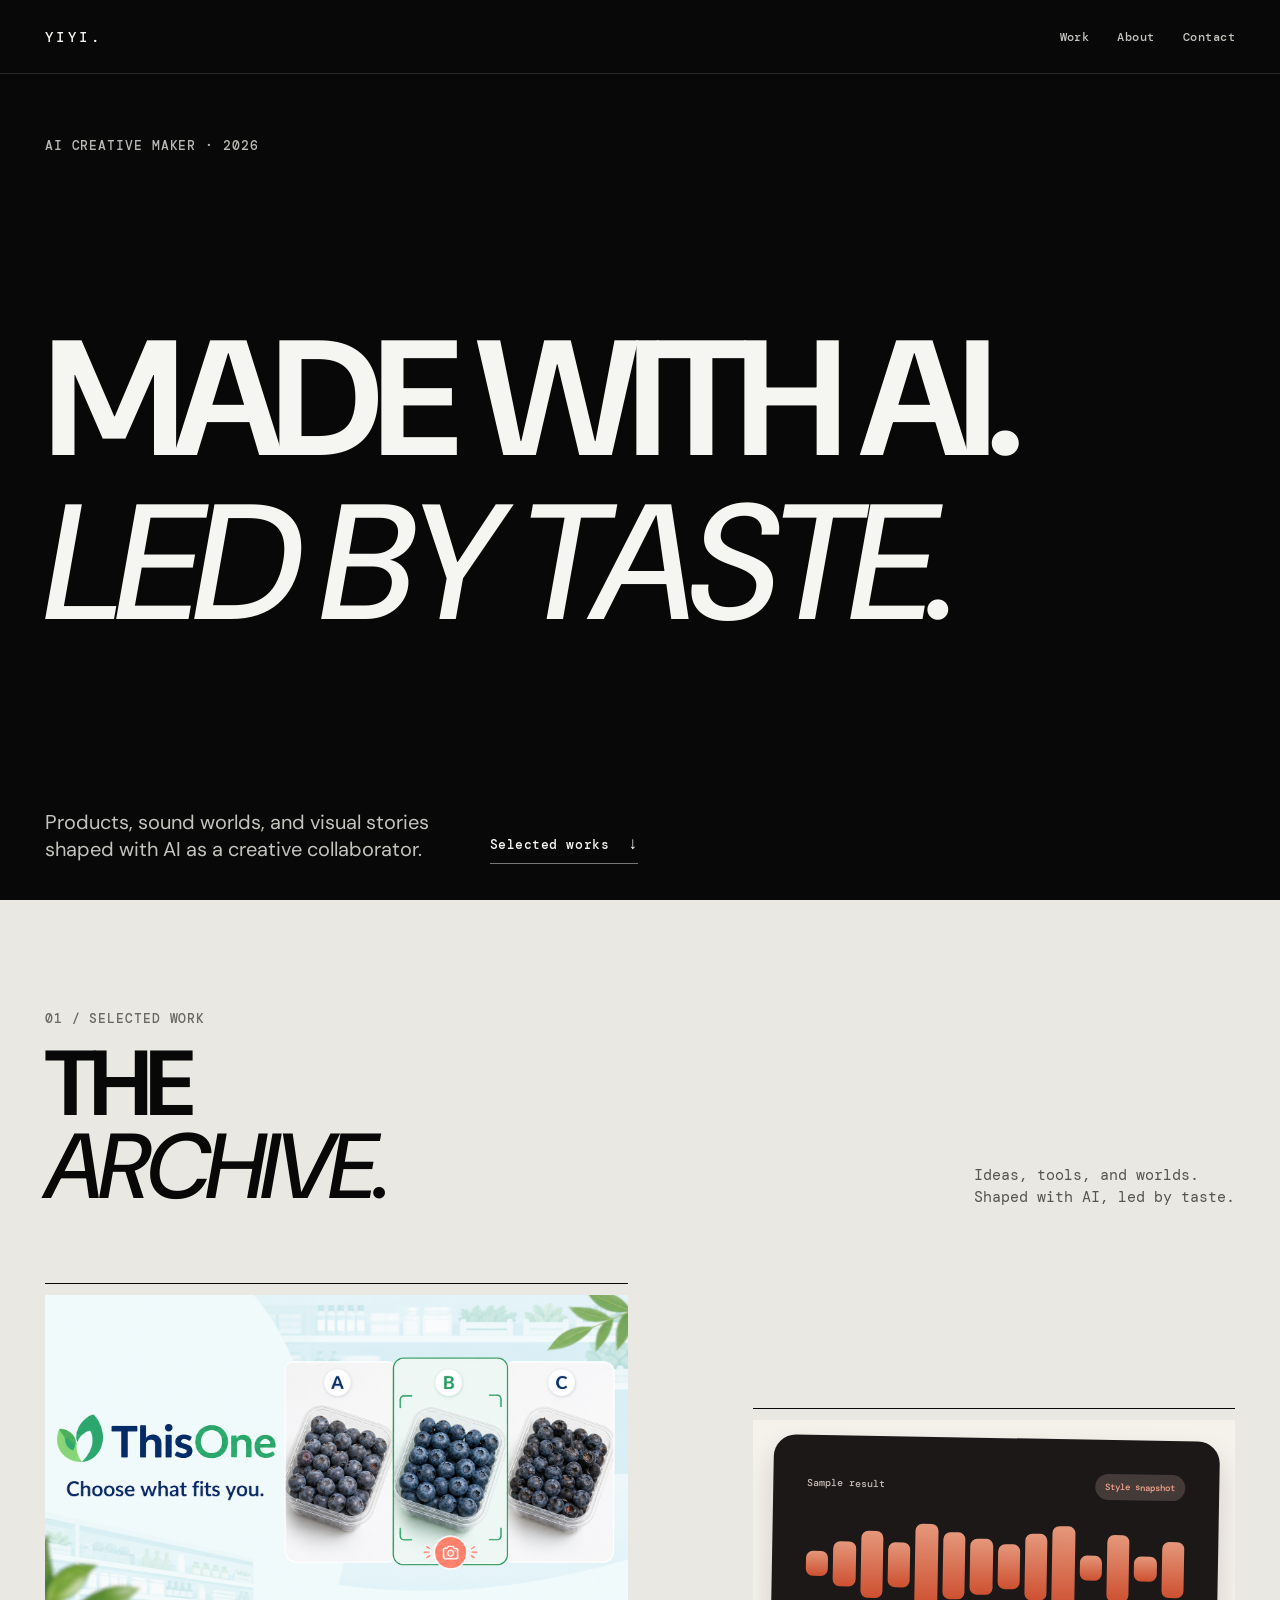
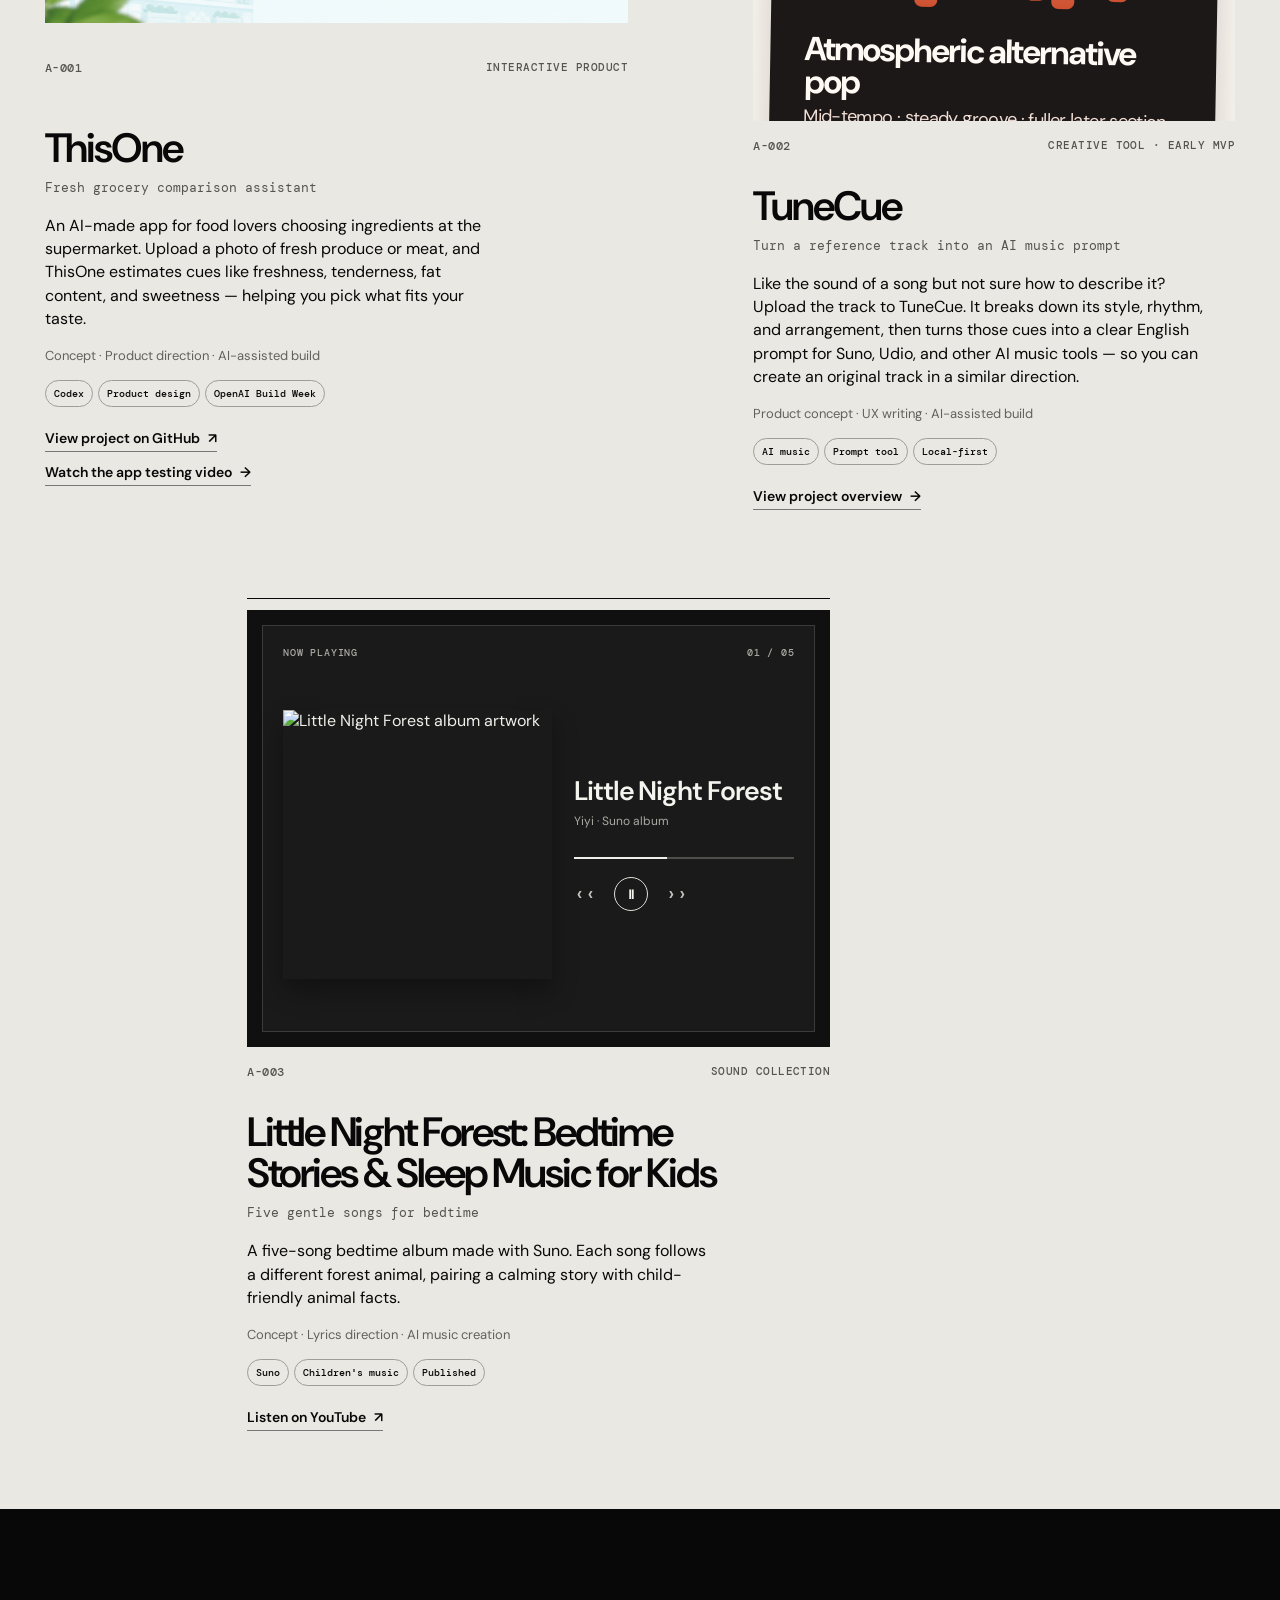
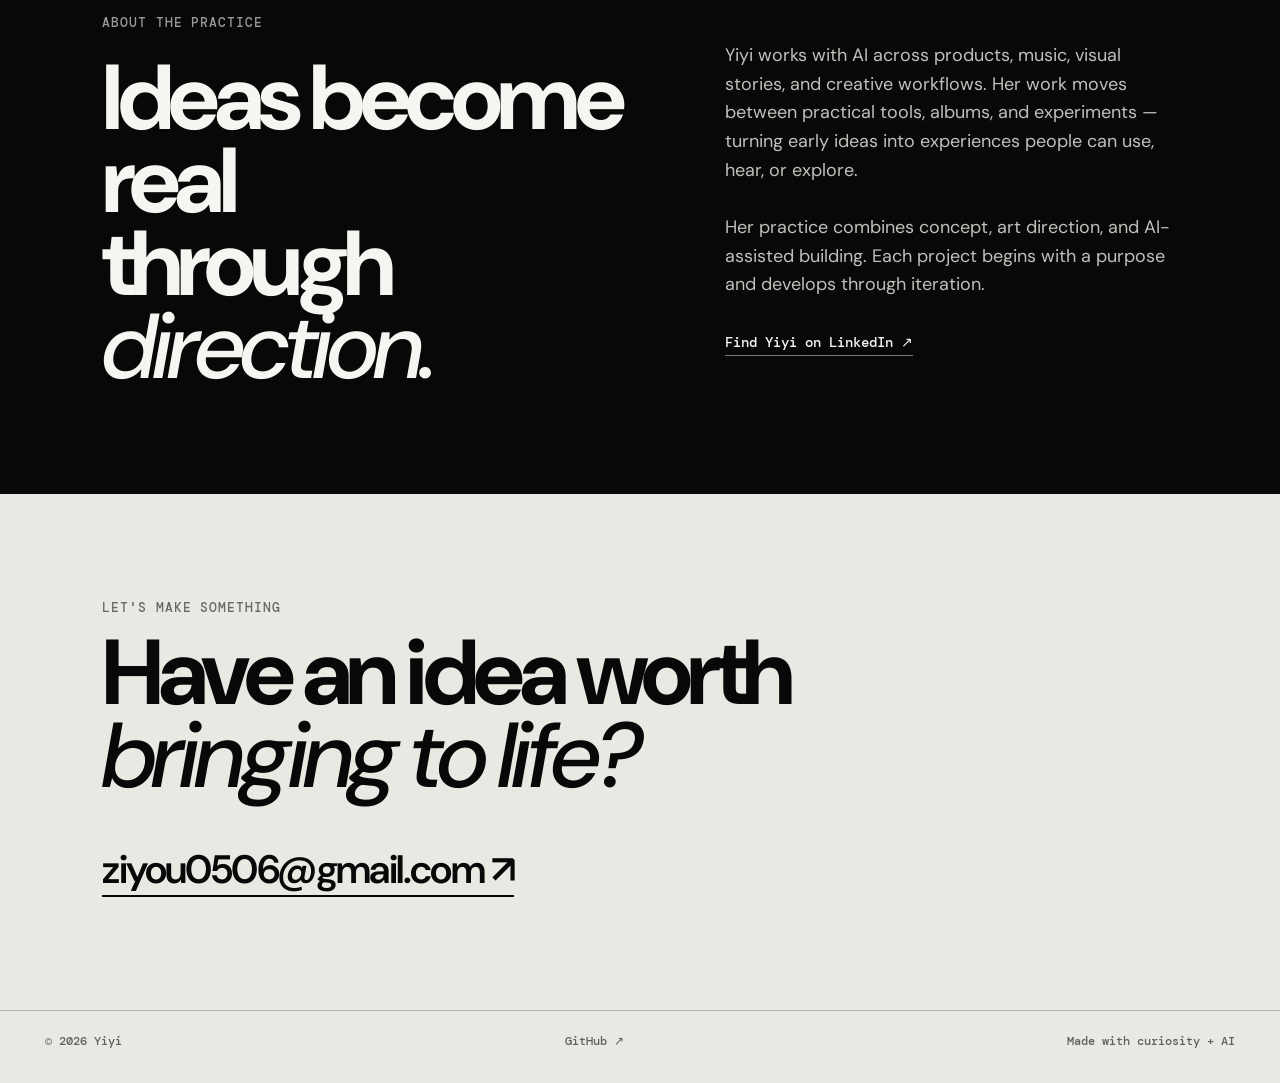
==== index.html @ a36c7a9e "Refresh archive tagline Use a broader tagline for future AI projects and refresh asset cache version" ====
<!doctype html>
<html lang="en">
  <head>
    <meta charset="UTF-8" />
    <meta name="viewport" content="width=device-width, initial-scale=1.0" />
    <meta name="description" content="Yiyi's archive of AI-made work in products, music, and visual stories." />
    <title>Yiyi — AI Creative Maker</title>
    <link rel="preconnect" href="https://fonts.googleapis.com" />
    <link rel="preconnect" href="https://fonts.gstatic.com" crossorigin />
    <link href="https://fonts.googleapis.com/css2?family=DM+Mono:wght@400;500&family=DM+Sans:ital,wght@0,400;0,500;0,600;0,700;1,500&display=swap" rel="stylesheet" />
    <link rel="stylesheet" href="styles.css?v=20260818b" />
  </head>
  <body>
    <main>
      <section class="hero" id="top">
        <header class="site-header">
          <a class="wordmark" href="#top" aria-label="Yiyi home">YIYI<span>.</span></a>
          <nav aria-label="Main navigation">
            <a href="#work">Work</a>
            <a href="#about">About</a>
            <a href="#contact">Contact</a>
          </nav>
        </header>
        <div class="hero-content">
          <p class="hero-kicker">AI CREATIVE MAKER · 2026</p>
          <h1>MADE WITH AI.<br /><em>LED BY TASTE.</em></h1>
          <div class="hero-detail">
            <p>Products, sound worlds, and visual stories shaped with AI as a creative collaborator.</p>
            <a href="#work">Selected works <span>↓</span></a>
          </div>
        </div>
      </section>

      <section class="archive" id="work">
        <div class="archive-heading">
          <div>
            <p class="kicker">01 / SELECTED WORK</p>
            <h2>THE<br /><em>ARCHIVE.</em></h2>
          </div>
          <p class="archive-note">Ideas, tools, and worlds.<br />Shaped with AI, led by taste.</p>
        </div>
        <div id="projects" class="project-list" aria-live="polite"></div>
      </section>

      <section class="about" id="about">
        <p class="kicker">ABOUT THE PRACTICE</p>
        <div class="about-layout">
        <h2>Ideas become real<br />through <em>direction.</em></h2>
          <div>
            <p>Yiyi works with AI across products, music, visual stories, and creative workflows. Her work moves between practical tools, albums, and experiments — turning early ideas into experiences people can use, hear, or explore.</p>
            <p>Her practice combines concept, art direction, and AI-assisted building. Each project begins with a purpose and develops through iteration.</p>
            <a class="inline-link" href="https://www.linkedin.com/in/yiyi-xu-80887b73/" target="_blank" rel="noreferrer">Find Yiyi on LinkedIn <span>↗</span></a>
          </div>
        </div>
      </section>

      <section class="contact" id="contact">
        <p class="kicker">LET'S MAKE SOMETHING</p>
        <h2>Have an idea worth<br /><em>bringing to life?</em></h2>
        <a class="email" href="mailto:ziyou0506@gmail.com">ziyou0506@gmail.com <span>↗</span></a>
      </section>
    </main>
    <footer>
      <p>© <span id="year"></span> Yiyi</p>
      <a href="https://github.com/jazzending" target="_blank" rel="noreferrer">GitHub ↗</a>
      <p>Made with curiosity + AI</p>
    </footer>
    <script src="projects.js?v=20260818b"></script>
    <script src="app.js?v=20260818b"></script>
  </body>
</html>
---- styles.css ----
:root { --black:#080808; --paper:#e9e8e2; --white:#f5f5f1; --line:#b8b7b1; --muted:#686864; }
* { box-sizing:border-box; }
html { scroll-behavior:smooth; }
body { margin:0; color:var(--black); background:var(--paper); font-family:"DM Sans",sans-serif; }
a { color:inherit; }

.hero { min-height:100svh; position:relative; overflow:hidden; color:var(--white); background:var(--black); }
.site-header { height:74px; display:flex; align-items:center; justify-content:space-between; padding:0 3.5vw; border-bottom:1px solid #292929; }
.wordmark { color:var(--white); font:500 14px "DM Mono",monospace; letter-spacing:.24em; text-decoration:none; }
.wordmark span { margin-left:1px; }
nav { display:flex; gap:28px; }
nav a { color:#c4c4bf; font:500 12px "DM Mono",monospace; letter-spacing:.04em; text-decoration:none; }
nav a:hover { color:var(--white); }
.hero-content { min-height:calc(100svh - 74px); display:flex; flex-direction:column; justify-content:space-between; padding:7vh 3.5vw 4vh; }
.hero-kicker,.kicker { margin:0; font:500 13px "DM Mono",monospace; letter-spacing:.07em; }
.hero-kicker { color:#b8b8b4; }
h1,h2,h3,p { margin-top:0; }
h1 { margin:0; color:var(--white); font-size:clamp(74px,12.8vw,205px); font-weight:700; letter-spacing:-.06em; line-height:.9; text-wrap:balance; }
h1 em { display:inline-block; margin-top:.1em; font-family:"DM Sans",sans-serif; font-style:italic; font-weight:500; letter-spacing:-.045em; }
.hero-detail { display:grid; grid-template-columns:minmax(280px,390px) 1fr; align-items:end; gap:55px; max-width:980px; }
.hero-detail p { margin:0; color:#c4c4bf; font-size:20px; line-height:1.38; }
.hero-detail a { width:max-content; color:var(--white); border-bottom:1px solid #777; padding-bottom:9px; font:500 13px "DM Mono",monospace; letter-spacing:.04em; text-decoration:none; }
.hero-detail a:hover { border-color:var(--white); }
.hero-detail a span { margin-left:10px; font-size:17px; }

.archive { max-width:1640px; margin:auto; padding:110px 3.5vw 82px; }
.archive-heading { display:flex; align-items:end; justify-content:space-between; gap:40px; margin-bottom:74px; }
.archive-heading .kicker,.about .kicker,.contact .kicker { color:var(--muted); }
.archive h2,.about h2,.contact h2 { margin:16px 0 0; font-size:clamp(52px,7.2vw,112px); font-weight:700; letter-spacing:-.06em; line-height:.9; text-wrap:balance; }
h2 em { font-style:italic; font-weight:500; letter-spacing:-.045em; }
.archive-note { max-width:290px; margin:0; color:#555550; font:400 15px/1.5 "DM Mono",monospace; }
.project-list { display:grid; grid-template-columns:repeat(12,minmax(0,1fr)); column-gap:24px; row-gap:92px; }
.project { grid-column:span 6; display:grid; grid-template-columns:1fr auto; gap:17px; align-items:start; border-top:1px solid var(--black); padding-top:11px; }
.project:nth-child(2) { grid-column:8 / span 5; margin-top:125px; }
.project:nth-child(3) { grid-column:3 / span 6; }
.project:nth-child(4) { grid-column:8 / span 5; margin-top:50px; }
.project-index { display:contents; color:#555550; font:500 12px "DM Mono",monospace; letter-spacing:.04em; }
.project-index span:first-child { grid-column:1; grid-row:2; }
.project-index span:last-child { grid-column:2; grid-row:2; text-align:right; font-size:11px; }
.project-image { grid-column:1 / -1; grid-row:1; min-height:0; aspect-ratio:4 / 3; overflow:hidden; background:#d7d6d0; }
.project-image img { display:block; width:100%; height:100%; object-fit:cover; transition:transform .55s ease; }
.project:hover .project-image > img { transform:scale(1.025); }
.thisone-preview { aspect-ratio:16 / 9; background:#f1f7f7; }
.thisone-preview img,.project:hover .thisone-preview img { object-fit:contain; transform:none; }
.tunecue-preview { aspect-ratio:16 / 10; background:#f5f1eb; }
.tunecue-mini { display:flex; flex-direction:column; width:100%; height:100%; padding:18px; color:#1d1918; background:#f5f1eb; }
.tunecue-sample-card { display:flex; flex:1; flex-direction:column; justify-content:center; padding:clamp(18px,3vw,34px); border-radius:22px; color:#fff9f3; background:#1c1818; box-shadow:0 14px 28px rgba(36,25,20,.16); transform:rotate(1deg); }
.tunecue-sample-top { display:flex; align-items:center; justify-content:space-between; color:#c8bab3; font:500 10px "DM Mono",monospace; }.tunecue-sample-top b { border-radius:99px; padding:7px 10px; color:#f4a68e; background:#443b39; font:500 9px "DM Mono",monospace; }
.tunecue-sample-wave { display:flex; align-items:center; gap:5px; height:clamp(54px,7vw,86px); margin:clamp(16px,2vw,26px) 0; }.tunecue-sample-wave i { flex:1; height:30%; border-radius:7px; background:linear-gradient(#e5977b,#cd5030); }.tunecue-sample-wave i:nth-child(2n) { height:52%; }.tunecue-sample-wave i:nth-child(3n) { height:77%; }.tunecue-sample-wave i:nth-child(5n) { height:96%; }.tunecue-sample-wave i:nth-child(7n) { height:65%; }
.tunecue-sample-copy { margin-top:0; }.tunecue-sample-copy strong { display:block; font-size:clamp(21px,2.6vw,35px); line-height:1; letter-spacing:-.06em; }.tunecue-sample-copy p { margin:7px 0 13px; color:#f1ded4; font-size:clamp(12px,1.55vw,18px); line-height:1.15; letter-spacing:-.035em; }.tunecue-sample-copy small { color:#ceb9af; font-size:10px; }
.project-copy { grid-column:1 / -1; grid-row:3; padding-top:15px; }
.project h3 { max-width:620px; margin:0 0 10px; font-size:clamp(28px,3.2vw,52px); font-weight:600; letter-spacing:-.05em; line-height:1; text-wrap:balance; }
.project-subtitle { margin-bottom:18px; color:#555550; font:400 13px "DM Mono",monospace; }
.project-description { max-width:460px; margin:0 0 17px; font-size:16px; line-height:1.45; }
.project-role { margin:0; color:#62625d; font-size:13px; }
.tags { display:flex; flex-wrap:wrap; gap:5px; margin:16px 0 20px; }
.tags span { border:1px solid #9e9d97; border-radius:100px; padding:6px 8px; font:500 10px "DM Mono",monospace; }
.project-link { border-bottom:1px solid #777; padding-bottom:4px; font-size:14px; font-weight:600; text-decoration:none; }
.project-link:hover { border-color:var(--black); }
.project-link span { margin-left:5px; }
.project-testing-link { display:table; width:max-content; margin-top:15px; }
.is-muted { color:#777; cursor:default; }
.album-cover { background:#101010; padding:15px; }
.music-player { display:flex; flex-direction:column; width:100%; height:100%; min-height:0; padding:20px; color:#efefea; background:#1a1a1a; border:1px solid #3b3b3b; }
.player-top { display:flex; justify-content:space-between; color:#aaa9a4; font:500 10px "DM Mono",monospace; letter-spacing:.08em; }
.player-main { display:grid; grid-template-columns:minmax(0,1fr) minmax(135px,.82fr); gap:22px; align-items:center; flex:1; min-height:0; padding-top:18px; }
.album-art { width:100%; aspect-ratio:1; overflow:hidden; box-shadow:0 12px 24px rgba(0,0,0,.32); }
.album-art img { display:block; width:100%; height:100%; min-height:0; object-fit:cover; transform:none; }
.player-details { min-width:0; }
.player-title { margin:0 0 8px; color:#f4f4ef; font-size:clamp(18px,2.1vw,28px); font-weight:600; letter-spacing:-.04em; line-height:1.05; }
.player-artist { margin:0; color:#aaa9a4; font-size:12px; }
.player-progress { height:2px; margin:28px 0 18px; background:#4e4e4b; }
.player-progress span { display:block; width:42%; height:100%; background:#efefea; }
.player-controls { display:flex; align-items:center; gap:18px; color:#c5c5c0; font:500 18px "DM Mono",monospace; }
.player-controls b { display:grid; width:34px; height:34px; place-items:center; border:1px solid #deded8; border-radius:50%; color:#f4f4ef; font-size:13px; }
.coming-soon { position:relative; display:flex; align-items:center; justify-content:center; width:100%; height:100%; background:repeating-linear-gradient(135deg,#deddd7 0 1px,#ecebe5 1px 14px); overflow:hidden; }
.coming-soon span { position:relative; z-index:1; font:500 clamp(30px,5vw,60px)/.78 "DM Mono",monospace; letter-spacing:-.08em; }
.coming-soon i { position:absolute; width:80%; height:1px; background:#1a1a1a; transform:rotate(-35deg); }

.about { padding:105px 8vw; color:var(--white); background:var(--black); }
.about .kicker { color:#9a9a96; }
.about-layout { display:grid; grid-template-columns:1.1fr .9fr; gap:70px; margin-top:10px; }
.about h2 { max-width:720px; }
.about-layout > div { max-width:500px; color:#c0c0bb; font-size:18px; line-height:1.6; }
.about-layout > div p { margin-bottom:28px; }
.inline-link { color:var(--white); border-bottom:1px solid #777; padding-bottom:4px; font:500 14px "DM Mono",monospace; text-decoration:none; }
.inline-link:hover { border-color:var(--white); }
.contact { padding:105px 8vw 115px; }
.contact h2 { max-width:920px; margin-bottom:46px; }
.email { border-bottom:2px solid var(--black); font-size:clamp(22px,3.1vw,46px); font-weight:600; letter-spacing:-.04em; text-decoration:none; }
footer { display:flex; justify-content:space-between; max-width:1640px; margin:auto; padding:22px 3.5vw; border-top:1px solid var(--line); color:#60605b; font:500 12px "DM Mono",monospace; }
footer a { text-decoration:none; }
footer a:hover { color:var(--black); }

.testing-page { min-height:100svh; color:var(--white); background:var(--black); }
.testing-header { display:flex; align-items:center; justify-content:space-between; padding:25px 3.5vw; border-bottom:1px solid #292929; }
.testing-header a { color:var(--white); font:500 13px "DM Mono",monospace; letter-spacing:.04em; text-decoration:none; }
.testing-header a:hover { color:#c4c4bf; }
.testing-main { max-width:1320px; margin:0 auto; padding:8vh 3.5vw 12vh; }
.testing-kicker { margin:0 0 20px; color:#b8b8b4; font:500 13px "DM Mono",monospace; letter-spacing:.07em; }
.testing-main h1 { max-width:930px; font-size:clamp(54px,8.6vw,130px); }
.testing-intro { max-width:580px; margin:34px 0 55px; color:#c4c4bf; font-size:20px; line-height:1.45; }
.testing-video { display:block; width:min(100%,760px); max-height:62svh; border:1px solid #3e3e3b; background:#151515; }
.testing-note { margin:16px 0 0; color:#989894; font:400 12px "DM Mono",monospace; }

.detail-page { min-height:100svh; color:var(--white); background:var(--black); }
.detail-header { display:flex; align-items:center; justify-content:space-between; height:74px; padding:0 3.5vw; border-bottom:1px solid #292929; }
.back-link { color:#c4c4bf; font:500 12px "DM Mono",monospace; text-decoration:none; }
.back-link:hover { color:var(--white); }
.detail-hero { max-width:1640px; min-height:70svh; margin:auto; padding:9vh 8vw 10vh; display:flex; flex-direction:column; justify-content:space-between; }
.detail-kicker,.detail-label { margin:0; color:#aaa9a4; font:500 12px "DM Mono",monospace; letter-spacing:.06em; }
.detail-hero h1 { max-width:1120px; font-size:clamp(64px,10.5vw,168px); }
.detail-lede { max-width:540px; margin:44px 0 0; color:#c8c8c3; font-size:clamp(19px,2.1vw,29px); line-height:1.32; }
.detail-actions { display:flex; align-items:center; flex-wrap:wrap; gap:18px; margin-top:38px; }
.primary-link { display:inline-flex; align-items:center; gap:12px; border-radius:999px; padding:13px 18px; color:var(--black); background:#f2a083; font:600 14px "DM Mono",monospace; text-decoration:none; }
.primary-link:hover { background:#f7b39b; }
.primary-link span { font-size:17px; }
.detail-actions > span { color:#aaa9a4; font:500 11px "DM Mono",monospace; }
.detail-grid-section { display:grid; grid-template-columns:1.05fr .95fr; gap:70px; padding:105px 8vw; color:var(--black); background:var(--paper); }
.detail-grid-section h2,.tunecue-walkthrough h2 { margin:14px 0 0; font-size:clamp(44px,6vw,90px); font-weight:700; letter-spacing:-.06em; line-height:.92; }
.detail-body { max-width:540px; padding-top:54px; font-size:20px; line-height:1.52; }
.detail-body p { margin-bottom:23px; }
.detail-tags { display:flex; flex-wrap:wrap; gap:7px; margin-top:30px; }
.detail-tags span { border:1px solid #95948e; border-radius:100px; padding:7px 10px; font:500 11px "DM Mono",monospace; }
.tunecue-showcase,.tunecue-prompt-showcase { padding:85px 8vw 105px; color:var(--black); background:var(--paper); }
.showcase-label { display:flex; justify-content:space-between; gap:20px; margin-bottom:15px; color:#5c5b56; font:500 11px "DM Mono",monospace; letter-spacing:.05em; }
.tunecue-product-window { overflow:hidden; border:1px solid #cbc9c2; background:#f5f1eb; box-shadow:0 18px 45px rgba(20,20,18,.09); }
.tunecue-window-bar { display:flex; align-items:center; justify-content:space-between; padding:15px 19px; border-bottom:1px solid #ded6cf; font:500 11px "DM Mono",monospace; }.tunecue-window-bar strong { color:#1e1b1a; font:700 18px "DM Sans",sans-serif; letter-spacing:-.06em; }.tunecue-window-bar span { color:#8b827c; }.tunecue-window-bar i { color:#df6c4c; font-style:normal; letter-spacing:4px; }
.tunecue-window-hero { display:grid; grid-template-columns:1fr .74fr; gap:40px; align-items:center; padding:48px 8%; background:#f5f1eb; }.tunecue-window-hero p,.tunecue-upload-card > p,.tunecue-result-card > p { margin:0 0 13px; color:#a0523d; font:500 10px "DM Mono",monospace; letter-spacing:.06em; }.tunecue-window-hero h3 { margin:0; font-size:clamp(34px,4.2vw,66px); letter-spacing:-.075em; line-height:.9; }.tunecue-window-hero h3::first-line { color:#df643f; }.tunecue-wave { display:flex; align-items:center; gap:6px; height:112px; padding:22px; border-radius:16px; background:#262121; }.tunecue-wave i { flex:1; height:28%; border-radius:5px; background:linear-gradient(#f4a184,#df643f); }.tunecue-wave i:nth-child(2n) { height:58%; }.tunecue-wave i:nth-child(3n) { height:82%; }.tunecue-wave i:nth-child(5n) { height:96%; }
.tunecue-app-grid { display:grid; grid-template-columns:1fr 1fr; gap:18px; padding:0 8% 7%; }.tunecue-upload-card,.tunecue-result-card { padding:24px; border-radius:14px; }.tunecue-upload-card { border:1px solid #ded6cf; background:#fffdfa; }.tunecue-drop { display:grid; place-items:center; min-height:170px; border:1px dashed #cdbdb2; border-radius:10px; text-align:center; }.tunecue-drop b { display:grid; place-items:center; width:35px; height:35px; border-radius:50%; color:#a0523d; background:#f6d8cc; font-size:22px; }.tunecue-drop strong { margin:11px 0 5px; font-size:15px; }.tunecue-drop span { color:#7d746e; font-size:10px; }.tunecue-upload-card button { width:100%; margin-top:14px; border:0; border-radius:8px; padding:12px 14px; color:#fff; background:#df643f; font-weight:700; text-align:left; }.tunecue-upload-card button span { float:right; font-size:17px; }.tunecue-result-card { color:#fff9f4; background:#262121; }.tunecue-result-card h3 { margin:25px 0 12px; color:#f2a083; font-size:clamp(25px,3vw,41px); line-height:.98; letter-spacing:-.065em; }.tunecue-result-card > span { color:#d8ccc5; font-size:13px; line-height:1.45; }.tunecue-result-card > div { display:flex; gap:6px; margin-top:20px; }.tunecue-result-card b { border:1px solid #5a504c; border-radius:99px; padding:6px 8px; color:#ddcfc7; font:500 9px "DM Mono",monospace; }
.tunecue-walkthrough { display:grid; grid-template-columns:1fr 1fr; gap:8vw; padding:105px 8vw; background:#171717; }
.tunecue-walkthrough .detail-label { color:#aaa9a4; }
.tunecue-walkthrough h2 { color:var(--white); }
.walkthrough-steps { margin:0; padding:0; list-style:none; border-top:1px solid #454545; }
.walkthrough-steps li { display:grid; grid-template-columns:58px 1fr; gap:16px; padding:24px 0 27px; border-bottom:1px solid #454545; }
.walkthrough-steps span { color:#a8a8a2; font:500 12px "DM Mono",monospace; }
.walkthrough-steps h3 { margin:0 0 8px; color:var(--white); font-size:22px; letter-spacing:-.04em; }
.walkthrough-steps p { max-width:440px; margin:0; color:#bab9b4; font-size:16px; line-height:1.45; }
.tunecue-prompt-showcase { padding-top:0; }
.tunecue-prompt-preview { position:relative; min-height:410px; padding:34px; overflow:hidden; color:#fff8f2; background:#262121; }.tunecue-prompt-preview > div span { color:#f2a083; font:500 10px "DM Mono",monospace; }.tunecue-prompt-preview h3 { margin:7px 0 0; font-size:29px; letter-spacing:-.06em; }.tunecue-prompt-preview > button { position:absolute; top:34px; right:34px; border:1px solid #6a5f5a; border-radius:99px; padding:8px 15px; color:#fff8f2; background:transparent; font:500 11px "DM Mono",monospace; }.prompt-toggle { display:inline-flex; gap:5px; margin:28px 0 20px; padding:4px; border-radius:99px; background:#37302e; font:500 10px "DM Mono",monospace; }.prompt-toggle b,.prompt-toggle span { padding:7px 11px; border-radius:99px; }.prompt-toggle b { color:#2a2220; background:#f3c0ad; }.prompt-toggle span { color:#c7bab2; }.tunecue-prompt-preview pre { max-width:900px; margin:0 0 29px; white-space:pre-wrap; color:#ecd8ce; font:14px/1.8 "DM Mono",monospace; }.tunecue-prompt-preview small { display:block; max-width:700px; padding-top:15px; border-top:1px solid #514744; color:#a99b94; font:11px/1.5 "DM Mono",monospace; }
.detail-credits { display:grid; grid-template-columns:1fr 1fr; gap:50px; padding:86px 8vw 100px; border-top:1px solid #303030; }
.detail-credits > p { margin:0; color:#dbdbd6; font-size:19px; line-height:1.45; }
.detail-credits .detail-label,.detail-credits .detail-note { color:#a8a8a2; font:500 12px/1.55 "DM Mono",monospace; }

@media (max-width:760px) {
  .hero { min-height:680px; }
  .site-header { height:64px; padding:0 22px; }
  nav { gap:15px; }
  .hero-content { min-height:calc(680px - 64px); padding:8vh 22px 28px; }
  h1 { font-size:clamp(68px,17vw,126px); letter-spacing:-.055em; line-height:.9; }
  .hero-detail { display:block; max-width:300px; }
  .hero-detail a { display:inline-block; margin-top:23px; }
  .archive { padding:76px 22px 58px; }
  .archive-heading { display:block; margin-bottom:48px; }
  .archive h2,.about h2,.contact h2 { font-size:clamp(52px,14vw,84px); line-height:.92; }
  .archive-note { margin-top:28px; }
  .project-list { display:block; }
  .project,.project:nth-child(2),.project:nth-child(3),.project:nth-child(4) { display:grid; grid-template-columns:1fr auto; margin:0 0 72px; }
  .project-image { aspect-ratio:4 / 3; }
  .thisone-preview { aspect-ratio:16 / 9; }
  .tunecue-preview { aspect-ratio:16 / 10; }
  .tunecue-mini { padding:13px; }
  .tunecue-sample-card { padding:18px; border-radius:16px; transform:none; }
  .tunecue-sample-top { font-size:9px; }
  .tunecue-sample-wave { height:52px; margin:14px 0; }
  .tunecue-sample-copy p { margin-bottom:10px; }
  .project h3 { font-size:34px; }
  .about,.contact { padding:76px 22px; }
  .about-layout { grid-template-columns:1fr; gap:35px; }
  .about-layout > div { font-size:17px; line-height:1.55; }
  footer { padding:19px 22px; gap:10px; font-size:11px; }
  .testing-header { padding:21px 22px; }
  .testing-main { padding:70px 22px 86px; }
  .testing-main h1 { font-size:clamp(52px,14vw,82px); }
  .testing-intro { margin:26px 0 34px; font-size:17px; }
  .testing-video { width:100%; max-height:none; }
  .detail-header { height:64px; padding:0 22px; }
  .detail-hero { min-height:590px; padding:75px 22px 65px; }
  .detail-hero h1 { font-size:clamp(53px,14vw,82px); }
  .detail-lede { margin-top:30px; font-size:18px; }
  .detail-actions { align-items:flex-start; flex-direction:column; gap:13px; margin-top:28px; }
  .detail-grid-section,.tunecue-walkthrough { grid-template-columns:1fr; gap:42px; padding:76px 22px; }
  .detail-body { padding-top:0; font-size:17px; }
  .tunecue-showcase,.tunecue-prompt-showcase { padding:65px 22px 76px; }
  .tunecue-prompt-showcase { padding-top:0; }
  .tunecue-window-hero,.tunecue-app-grid { grid-template-columns:1fr; gap:22px; padding-left:22px; padding-right:22px; }
  .tunecue-window-hero { padding-top:36px; padding-bottom:36px; }
  .tunecue-app-grid { padding-bottom:22px; }
  .tunecue-window-bar { padding:13px 14px; }.tunecue-window-bar span { display:none; }
  .tunecue-result-card > div { flex-wrap:wrap; }
  .tunecue-prompt-preview { min-height:0; padding:22px; }.tunecue-prompt-preview h3 { font-size:24px; }.tunecue-prompt-preview > button { top:22px; right:22px; }.tunecue-prompt-preview pre { font-size:12px; }
  .walkthrough-steps li { grid-template-columns:42px 1fr; }
  .walkthrough-steps h3 { font-size:19px; }
  .walkthrough-steps p { font-size:15px; }
  .detail-credits { grid-template-columns:1fr; gap:20px; padding:65px 22px 76px; }
  .detail-credits > p { font-size:17px; }
}
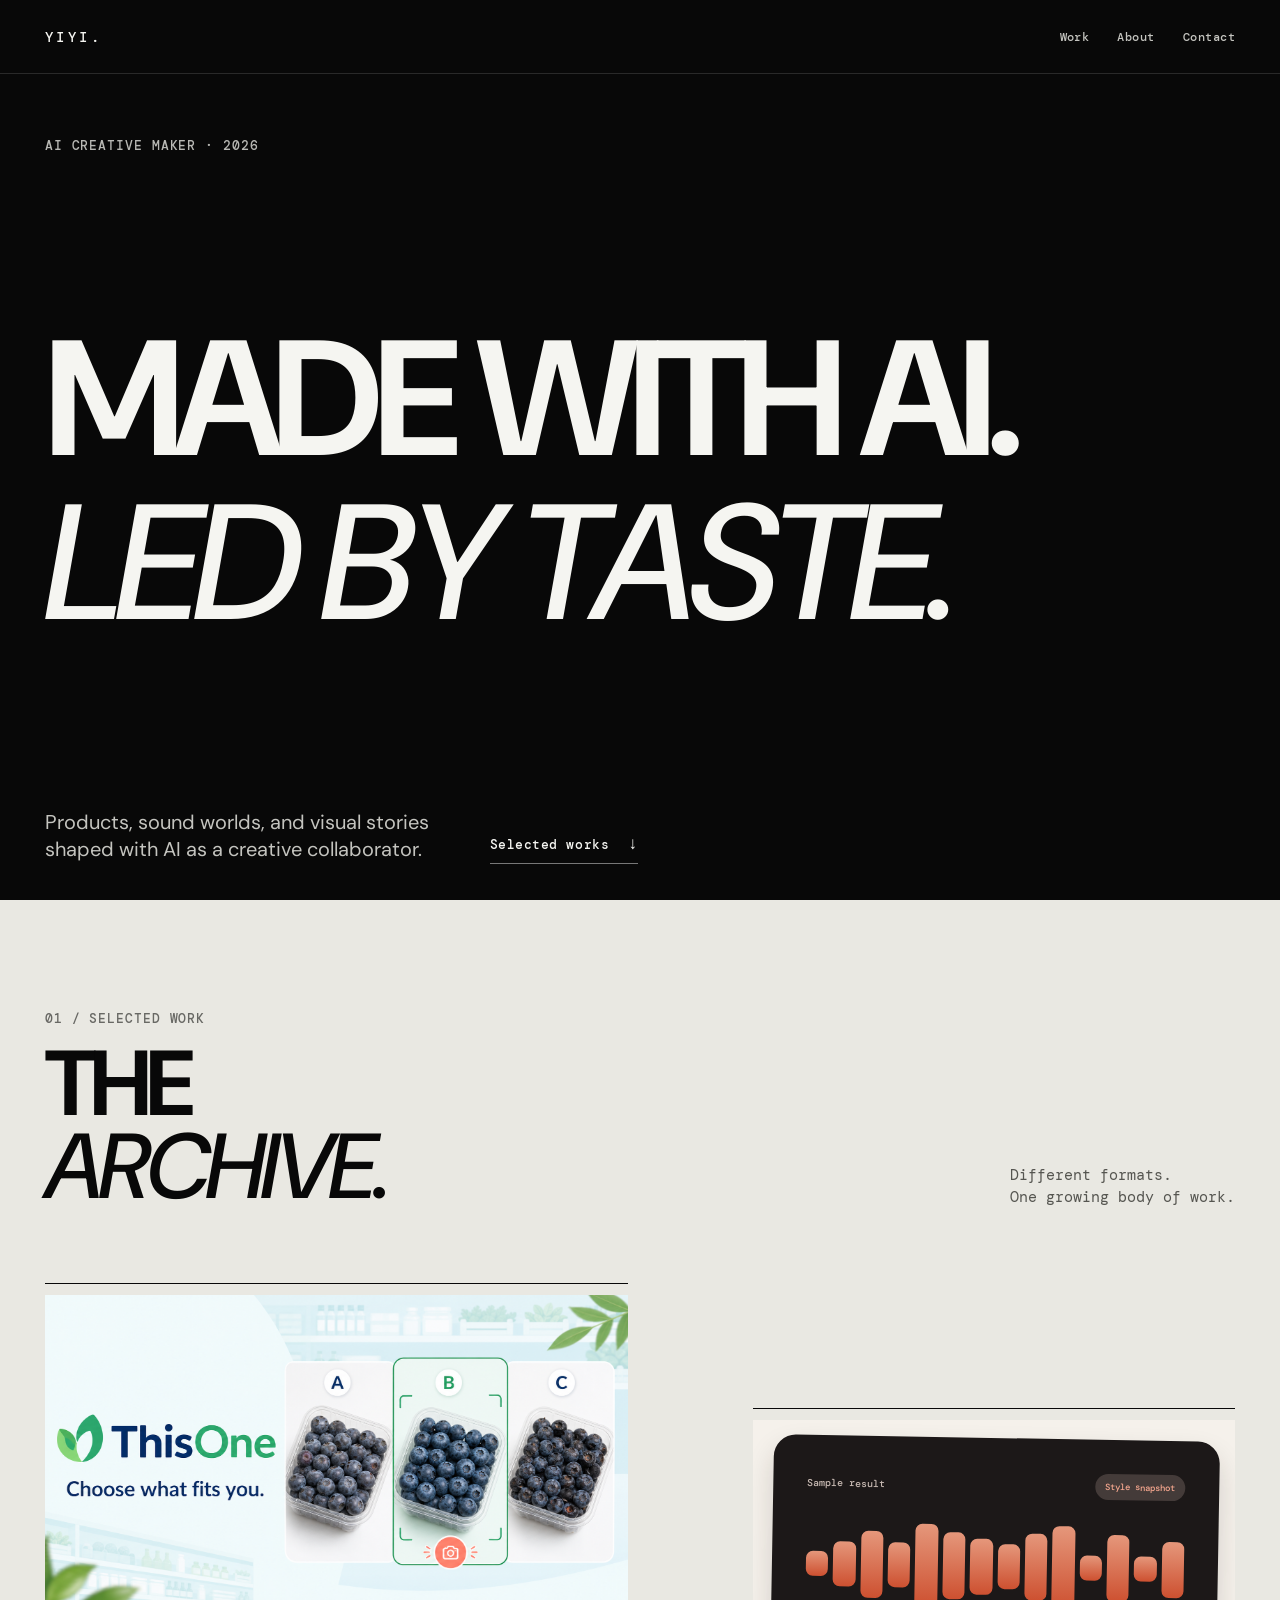
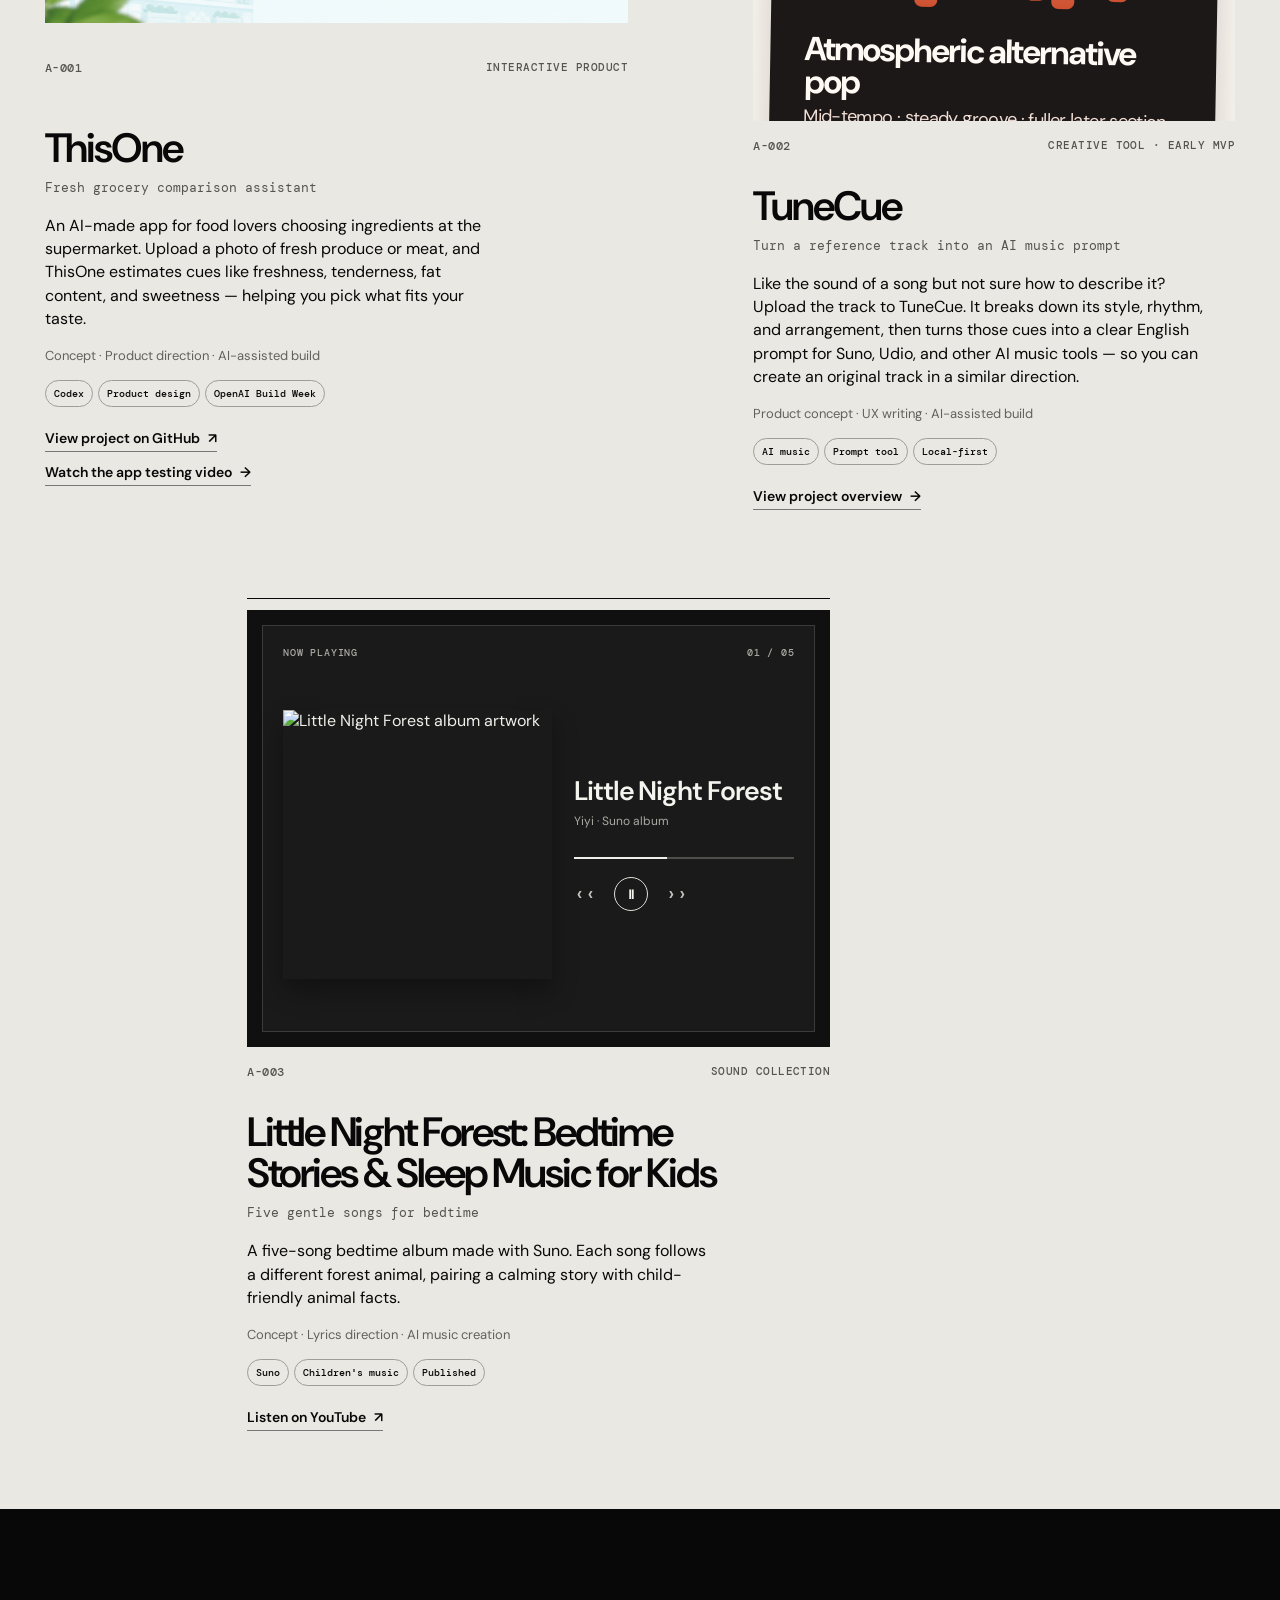
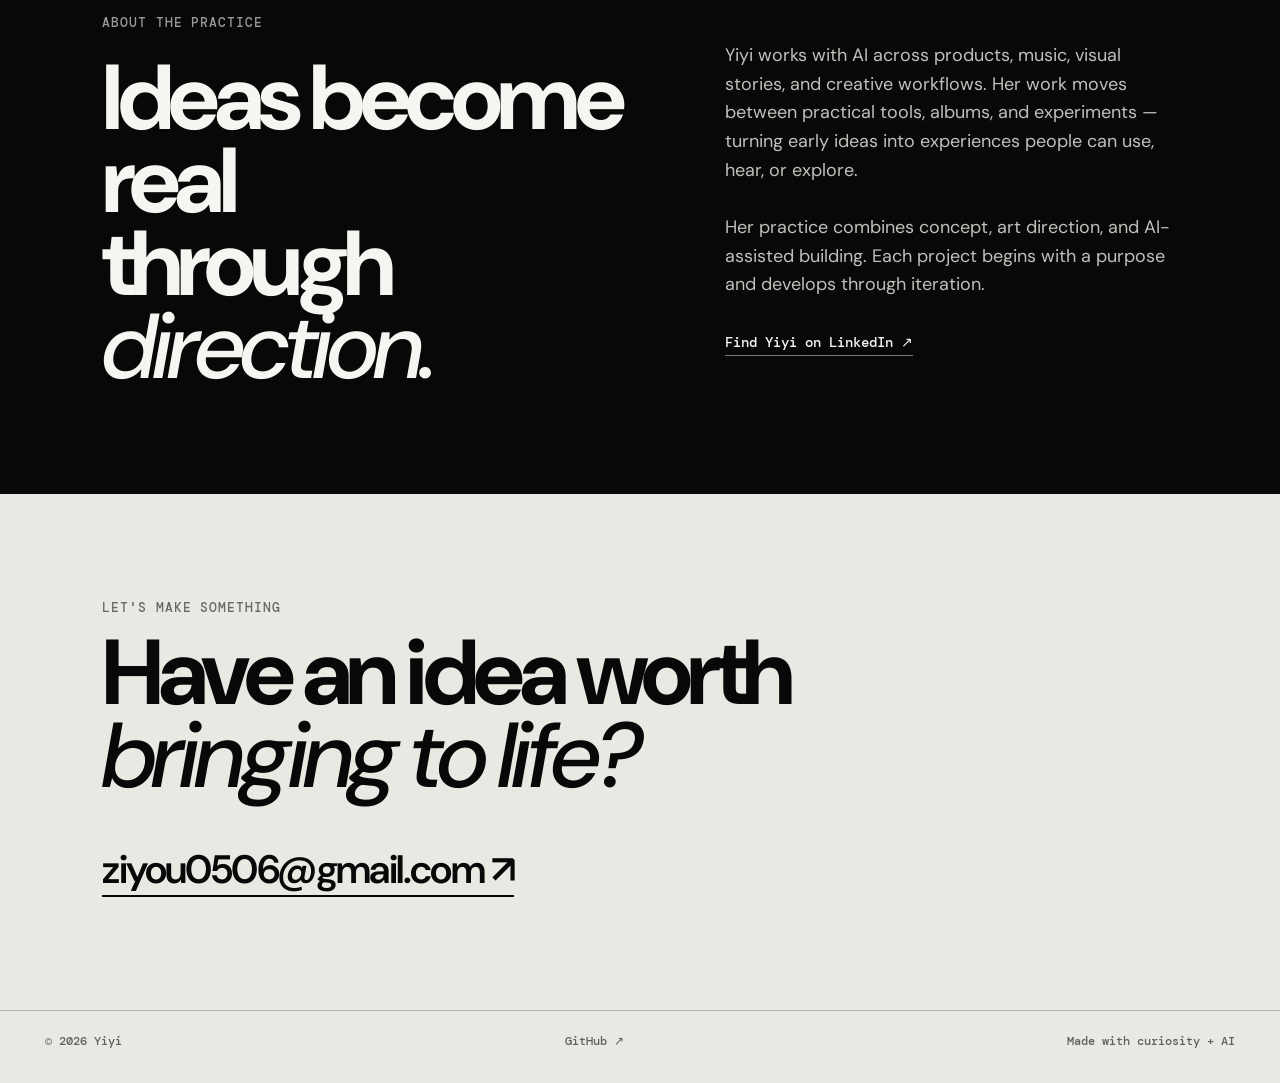
==== commit 09df4c9b: "Refine archive tagline Use a broader tagline that does not repeat the homepage message." ====
--- a/index.html
+++ b/index.html
@@ -8,7 +8,7 @@
     <link rel="preconnect" href="https://fonts.googleapis.com" />
     <link rel="preconnect" href="https://fonts.gstatic.com" crossorigin />
     <link href="https://fonts.googleapis.com/css2?family=DM+Mono:wght@400;500&family=DM+Sans:ital,wght@0,400;0,500;0,600;0,700;1,500&display=swap" rel="stylesheet" />
-    <link rel="stylesheet" href="styles.css?v=20260818b" />
+    <link rel="stylesheet" href="styles.css?v=20260818c" />
   </head>
   <body>
     <main>
@@ -37,7 +37,7 @@
             <p class="kicker">01 / SELECTED WORK</p>
             <h2>THE<br /><em>ARCHIVE.</em></h2>
           </div>
-          <p class="archive-note">Ideas, tools, and worlds.<br />Shaped with AI, led by taste.</p>
+          <p class="archive-note">Different formats.<br />One growing body of work.</p>
         </div>
         <div id="projects" class="project-list" aria-live="polite"></div>
       </section>
@@ -65,7 +65,7 @@
       <a href="https://github.com/jazzending" target="_blank" rel="noreferrer">GitHub ↗</a>
       <p>Made with curiosity + AI</p>
     </footer>
-    <script src="projects.js?v=20260818b"></script>
-    <script src="app.js?v=20260818b"></script>
+    <script src="projects.js?v=20260818c"></script>
+    <script src="app.js?v=20260818c"></script>
   </body>
 </html>
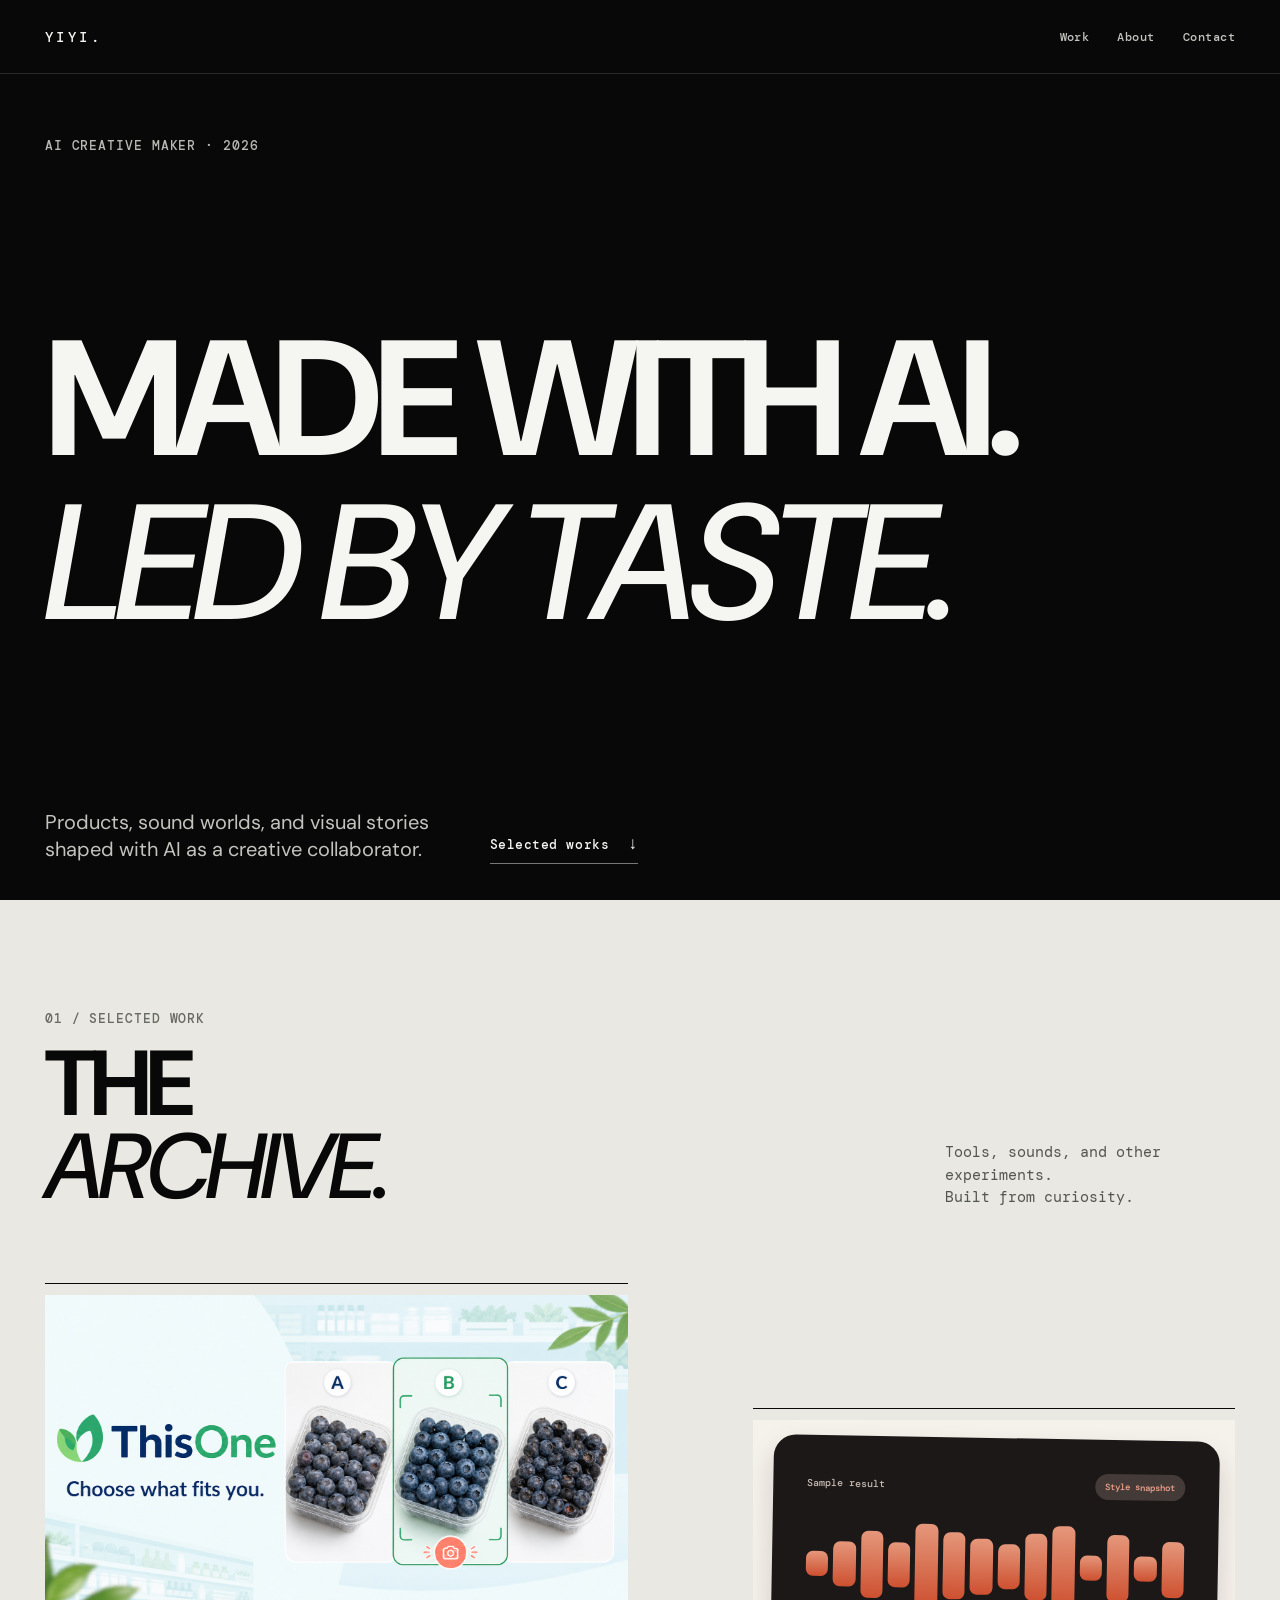
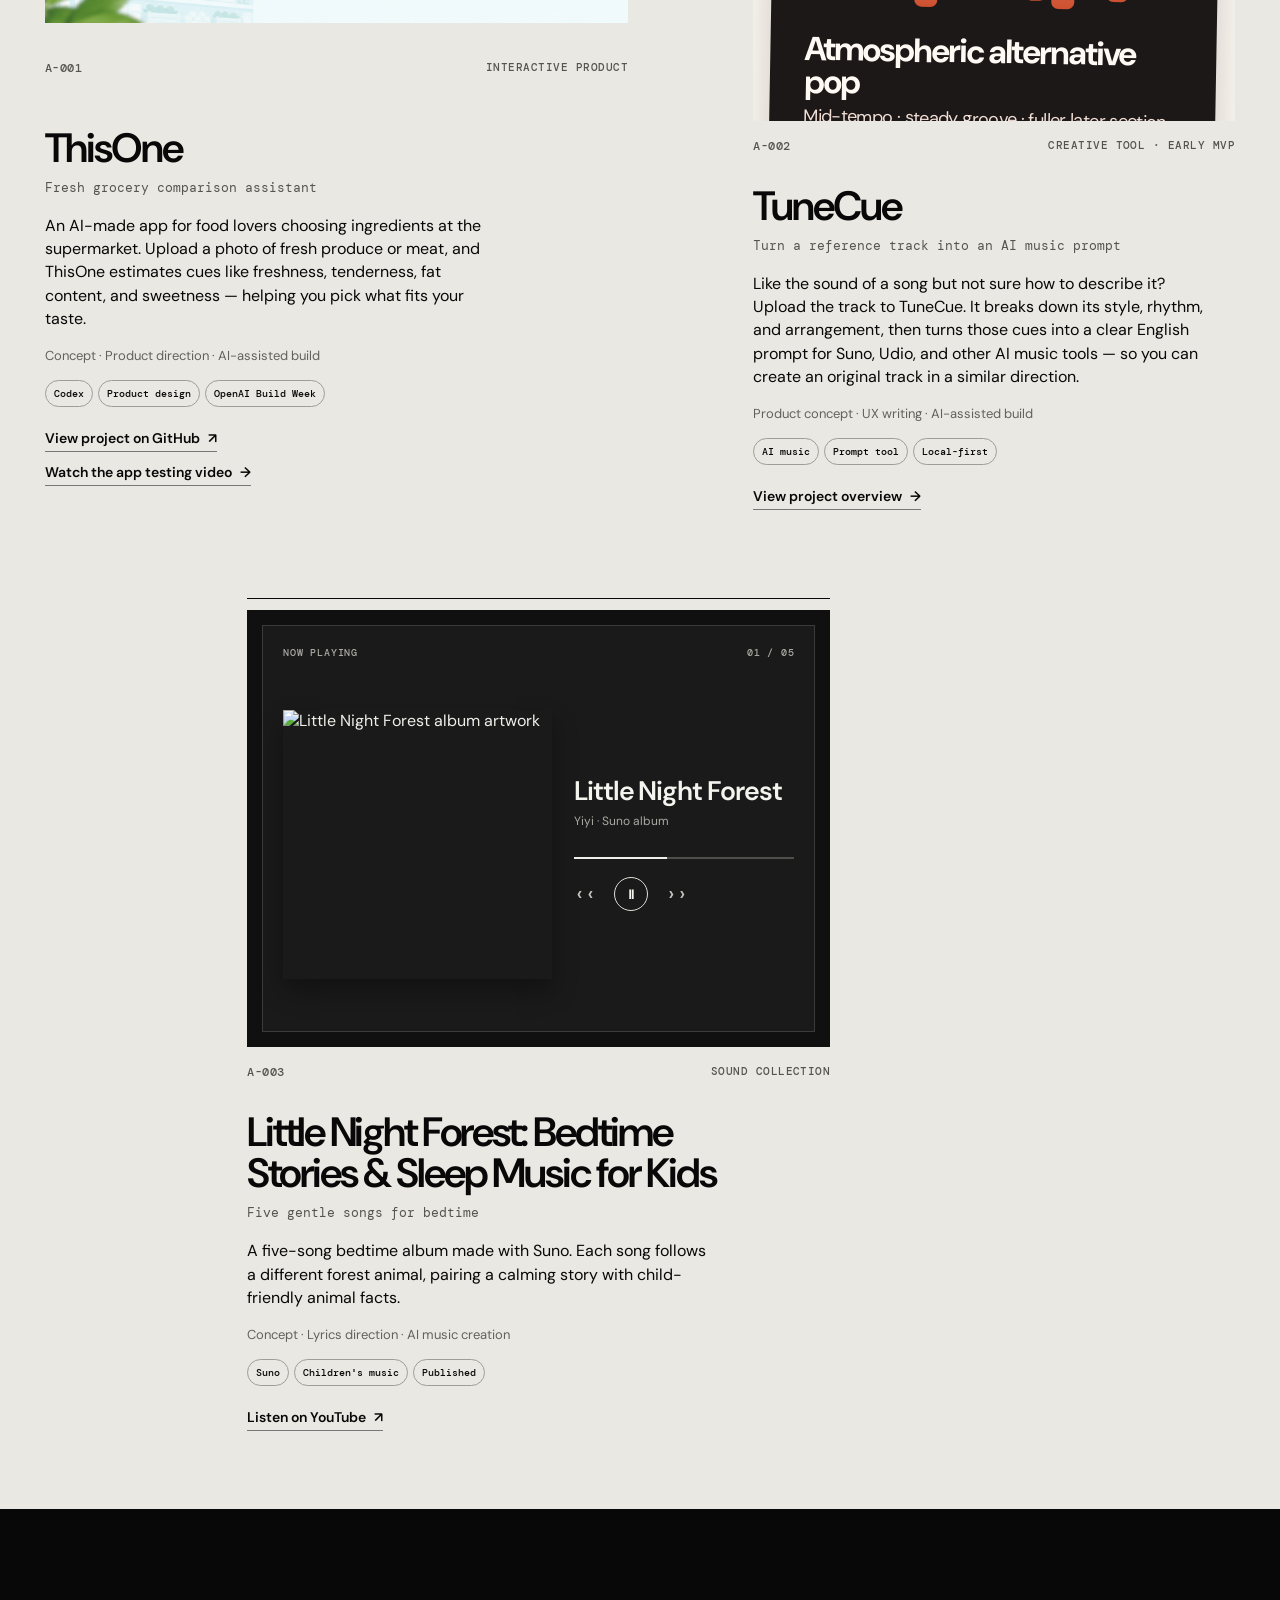
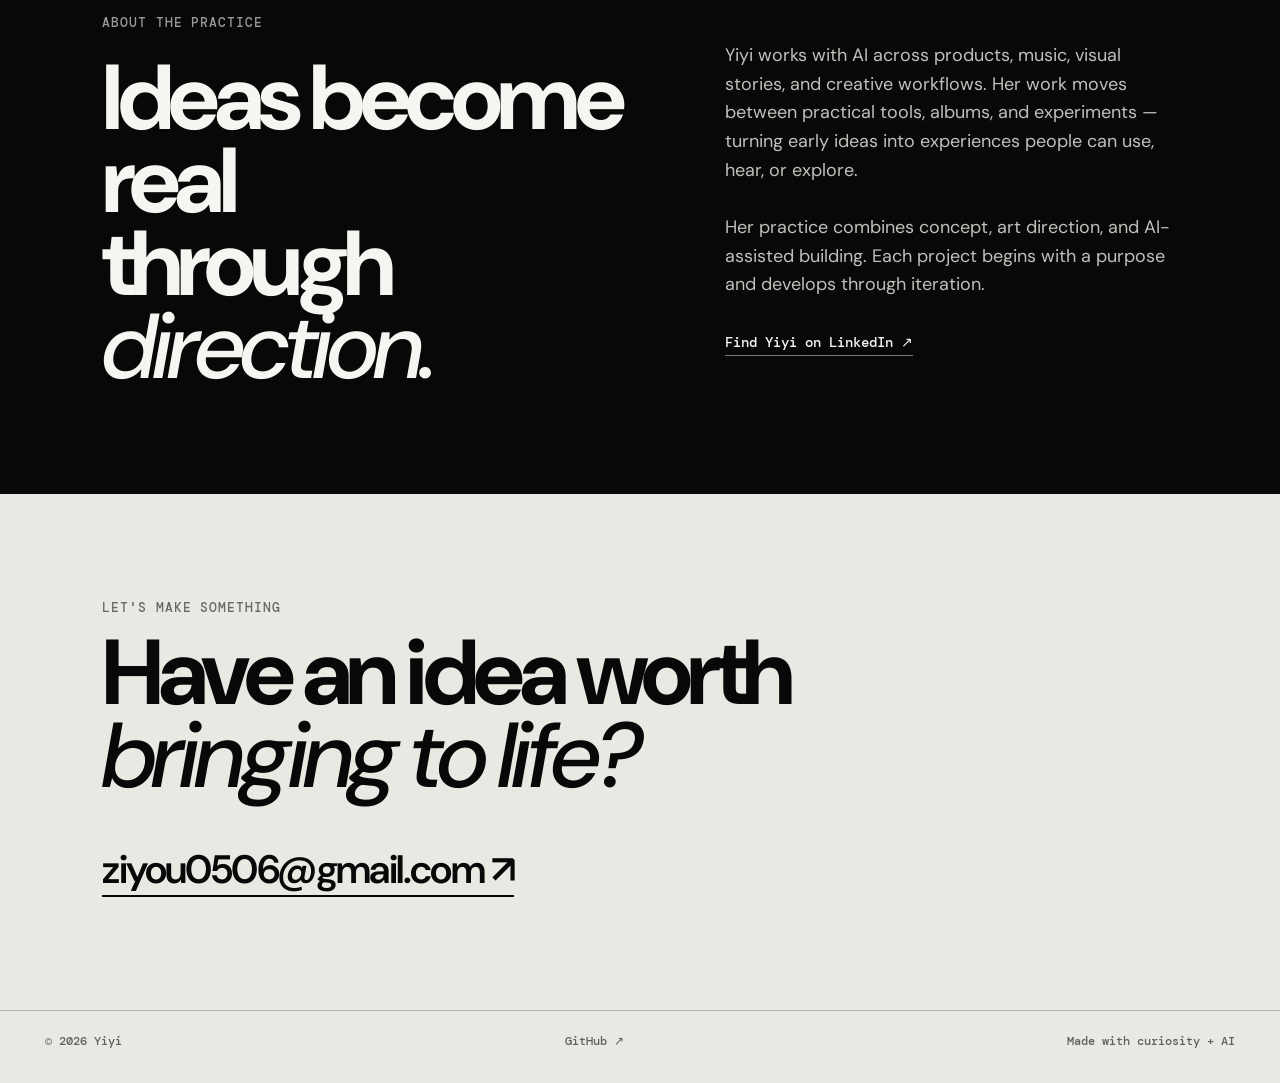
==== commit b44754af: "Update archive tagline" ====
--- a/index.html
+++ b/index.html
@@ -37,7 +37,7 @@
             <p class="kicker">01 / SELECTED WORK</p>
             <h2>THE<br /><em>ARCHIVE.</em></h2>
           </div>
-          <p class="archive-note">Different formats.<br />One growing body of work.</p>
+          <p class="archive-note">Tools, sounds, and other experiments.<br />Built from curiosity.</p>
         </div>
         <div id="projects" class="project-list" aria-live="polite"></div>
       </section>
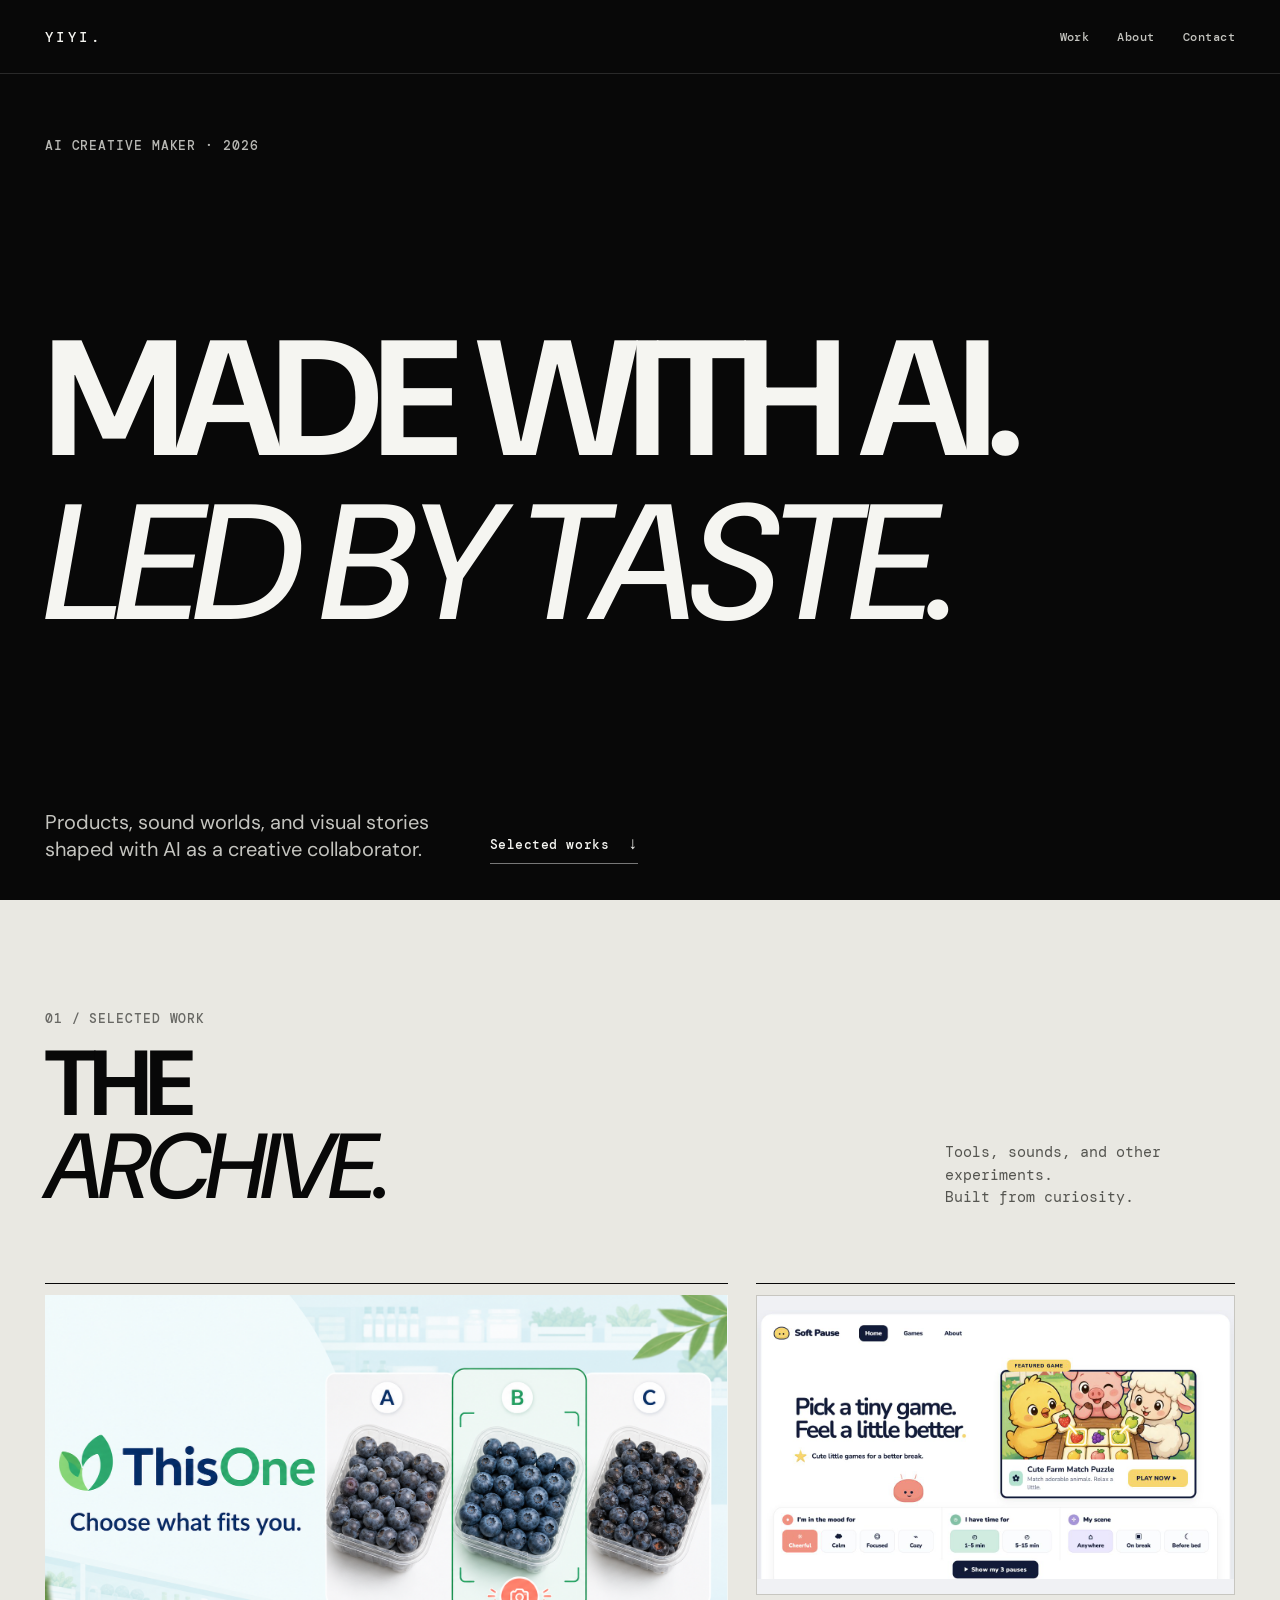
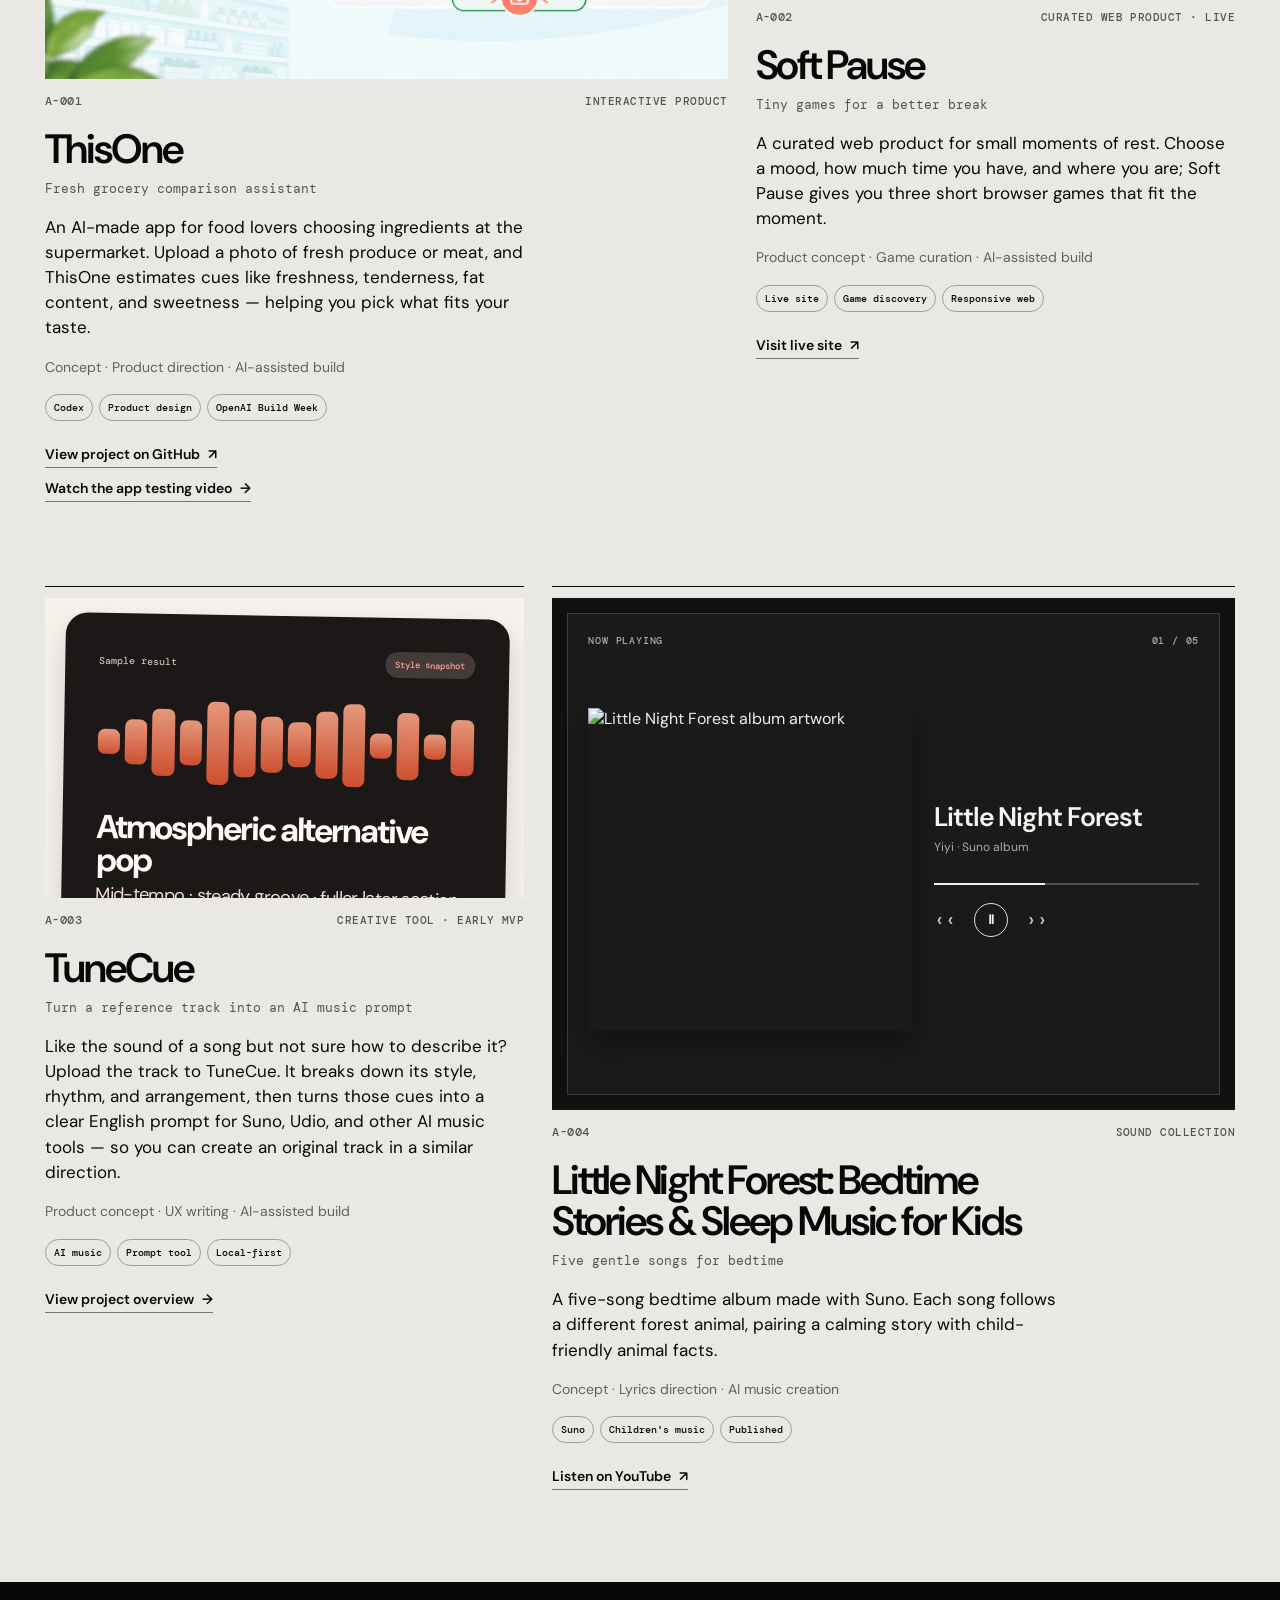
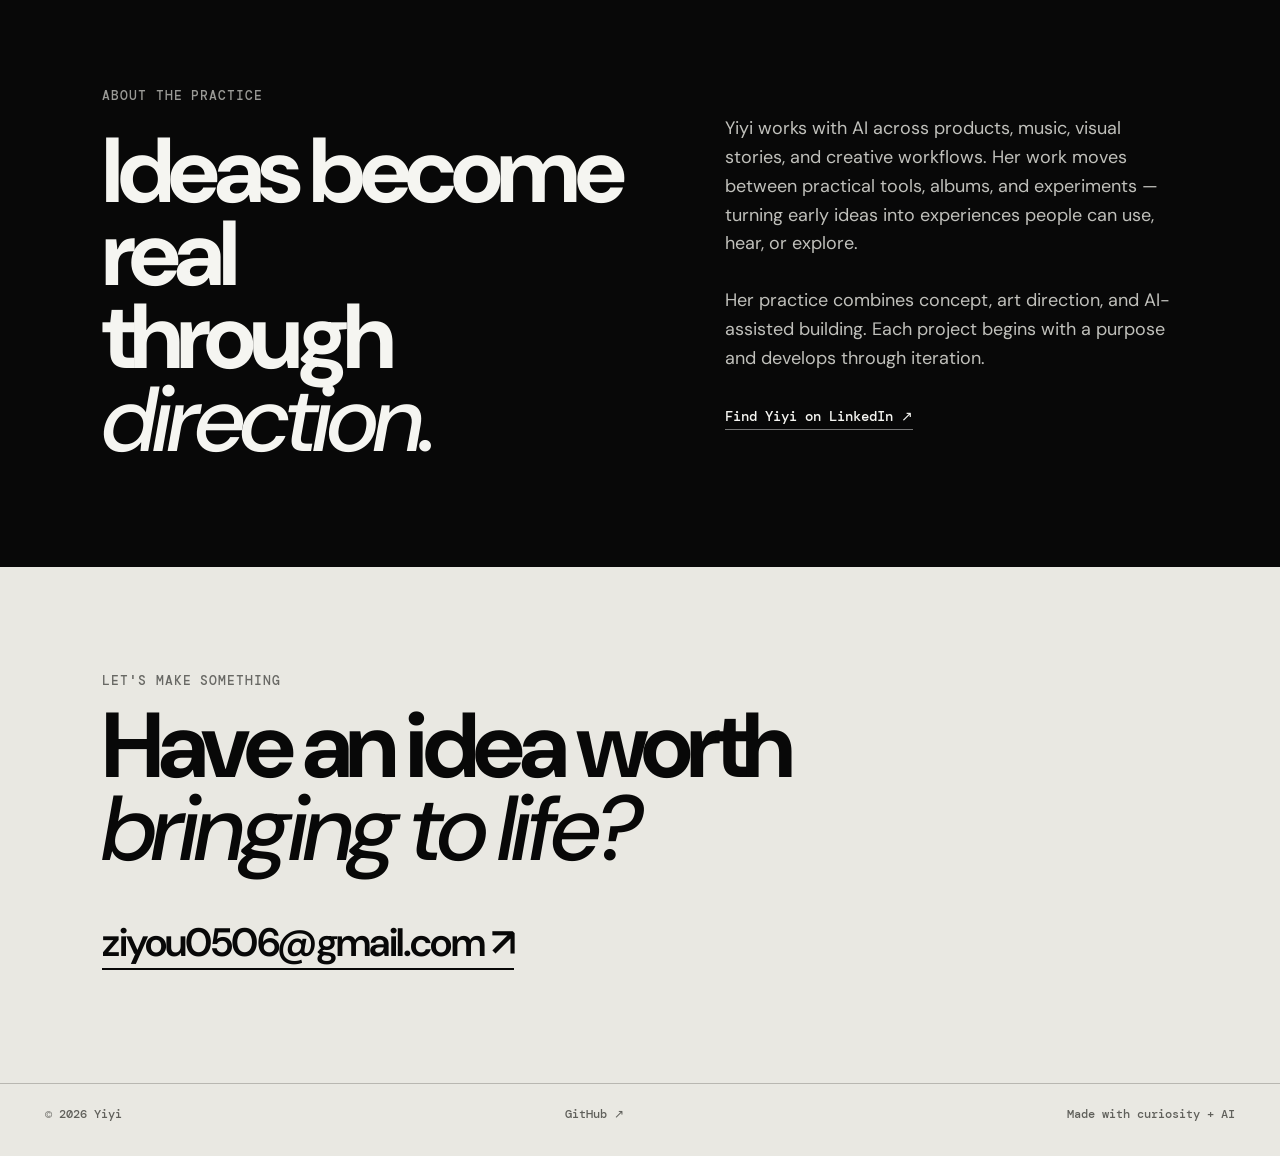
==== commit 5ba7c1c7: "Refresh portfolio asset cache" ====
--- a/index.html
+++ b/index.html
@@ -8,7 +8,7 @@
     <link rel="preconnect" href="https://fonts.googleapis.com" />
     <link rel="preconnect" href="https://fonts.gstatic.com" crossorigin />
     <link href="https://fonts.googleapis.com/css2?family=DM+Mono:wght@400;500&family=DM+Sans:ital,wght@0,400;0,500;0,600;0,700;1,500&display=swap" rel="stylesheet" />
-    <link rel="stylesheet" href="styles.css?v=20260818c" />
+    <link rel="stylesheet" href="styles.css?v=20260824b" />
   </head>
   <body>
     <main>
@@ -65,7 +65,7 @@
       <a href="https://github.com/jazzending" target="_blank" rel="noreferrer">GitHub ↗</a>
       <p>Made with curiosity + AI</p>
     </footer>
-    <script src="projects.js?v=20260818c"></script>
+    <script src="projects.js?v=20260824a"></script>
     <script src="app.js?v=20260818c"></script>
   </body>
 </html>
--- a/styles.css
+++ b/styles.css
@@ -23,37 +23,39 @@
 .hero-detail a:hover { border-color:var(--white); }
 .hero-detail a span { margin-left:10px; font-size:17px; }
 
-.archive { max-width:1640px; margin:auto; padding:110px 3.5vw 82px; }
+.archive { max-width:1480px; margin:auto; padding:110px 3.5vw 96px; }
 .archive-heading { display:flex; align-items:end; justify-content:space-between; gap:40px; margin-bottom:74px; }
 .archive-heading .kicker,.about .kicker,.contact .kicker { color:var(--muted); }
 .archive h2,.about h2,.contact h2 { margin:16px 0 0; font-size:clamp(52px,7.2vw,112px); font-weight:700; letter-spacing:-.06em; line-height:.9; text-wrap:balance; }
 h2 em { font-style:italic; font-weight:500; letter-spacing:-.045em; }
 .archive-note { max-width:290px; margin:0; color:#555550; font:400 15px/1.5 "DM Mono",monospace; }
-.project-list { display:grid; grid-template-columns:repeat(12,minmax(0,1fr)); column-gap:24px; row-gap:92px; }
-.project { grid-column:span 6; display:grid; grid-template-columns:1fr auto; gap:17px; align-items:start; border-top:1px solid var(--black); padding-top:11px; }
-.project:nth-child(2) { grid-column:8 / span 5; margin-top:125px; }
-.project:nth-child(3) { grid-column:3 / span 6; }
-.project:nth-child(4) { grid-column:8 / span 5; margin-top:50px; }
-.project-index { display:contents; color:#555550; font:500 12px "DM Mono",monospace; letter-spacing:.04em; }
-.project-index span:first-child { grid-column:1; grid-row:2; }
-.project-index span:last-child { grid-column:2; grid-row:2; text-align:right; font-size:11px; }
-.project-image { grid-column:1 / -1; grid-row:1; min-height:0; aspect-ratio:4 / 3; overflow:hidden; background:#d7d6d0; }
+.project-list { display:grid; grid-template-columns:repeat(12,minmax(0,1fr)); column-gap:28px; row-gap:84px; }
+.project { display:flex; flex-direction:column; grid-column:span 6; min-width:0; border-top:1px solid var(--black); padding-top:11px; }
+.project:nth-child(1) { grid-column:span 7; }
+.project:nth-child(2) { grid-column:span 5; margin:0; }
+.project:nth-child(3) { grid-column:span 5; }
+.project:nth-child(4) { grid-column:span 7; margin:0; }
+.project-index { display:flex; order:2; align-items:baseline; justify-content:space-between; gap:18px; margin-top:14px; color:#555550; font:500 12px "DM Mono",monospace; letter-spacing:.04em; }
+.project-index span:last-child { text-align:right; font-size:11px; }
+.project-image { order:1; min-height:0; aspect-ratio:4 / 3; overflow:hidden; background:#d7d6d0; }
 .project-image img { display:block; width:100%; height:100%; object-fit:cover; transition:transform .55s ease; }
 .project:hover .project-image > img { transform:scale(1.025); }
 .thisone-preview { aspect-ratio:16 / 9; background:#f1f7f7; }
 .thisone-preview img,.project:hover .thisone-preview img { object-fit:contain; transform:none; }
+.soft-pause-preview { aspect-ratio:16 / 10; border:1px solid #c7c6c0; background:#f0f1f4; }
+.soft-pause-preview img,.project:hover .soft-pause-preview img { object-fit:contain; transform:none; }
 .tunecue-preview { aspect-ratio:16 / 10; background:#f5f1eb; }
 .tunecue-mini { display:flex; flex-direction:column; width:100%; height:100%; padding:18px; color:#1d1918; background:#f5f1eb; }
 .tunecue-sample-card { display:flex; flex:1; flex-direction:column; justify-content:center; padding:clamp(18px,3vw,34px); border-radius:22px; color:#fff9f3; background:#1c1818; box-shadow:0 14px 28px rgba(36,25,20,.16); transform:rotate(1deg); }
 .tunecue-sample-top { display:flex; align-items:center; justify-content:space-between; color:#c8bab3; font:500 10px "DM Mono",monospace; }.tunecue-sample-top b { border-radius:99px; padding:7px 10px; color:#f4a68e; background:#443b39; font:500 9px "DM Mono",monospace; }
 .tunecue-sample-wave { display:flex; align-items:center; gap:5px; height:clamp(54px,7vw,86px); margin:clamp(16px,2vw,26px) 0; }.tunecue-sample-wave i { flex:1; height:30%; border-radius:7px; background:linear-gradient(#e5977b,#cd5030); }.tunecue-sample-wave i:nth-child(2n) { height:52%; }.tunecue-sample-wave i:nth-child(3n) { height:77%; }.tunecue-sample-wave i:nth-child(5n) { height:96%; }.tunecue-sample-wave i:nth-child(7n) { height:65%; }
 .tunecue-sample-copy { margin-top:0; }.tunecue-sample-copy strong { display:block; font-size:clamp(21px,2.6vw,35px); line-height:1; letter-spacing:-.06em; }.tunecue-sample-copy p { margin:7px 0 13px; color:#f1ded4; font-size:clamp(12px,1.55vw,18px); line-height:1.15; letter-spacing:-.035em; }.tunecue-sample-copy small { color:#ceb9af; font-size:10px; }
-.project-copy { grid-column:1 / -1; grid-row:3; padding-top:15px; }
-.project h3 { max-width:620px; margin:0 0 10px; font-size:clamp(28px,3.2vw,52px); font-weight:600; letter-spacing:-.05em; line-height:1; text-wrap:balance; }
+.project-copy { order:3; max-width:560px; padding-top:20px; }
+.project h3 { max-width:620px; margin:0 0 10px; font-size:clamp(29px,3.2vw,50px); font-weight:600; letter-spacing:-.05em; line-height:1; text-wrap:balance; }
 .project-subtitle { margin-bottom:18px; color:#555550; font:400 13px "DM Mono",monospace; }
-.project-description { max-width:460px; margin:0 0 17px; font-size:16px; line-height:1.45; }
-.project-role { margin:0; color:#62625d; font-size:13px; }
-.tags { display:flex; flex-wrap:wrap; gap:5px; margin:16px 0 20px; }
+.project-description { max-width:42ch; margin:0 0 17px; font-size:17px; line-height:1.48; }
+.project-role { margin:0; color:#62625d; font-size:14px; line-height:1.4; }
+.tags { display:flex; flex-wrap:wrap; gap:6px; margin:17px 0 22px; }
 .tags span { border:1px solid #9e9d97; border-radius:100px; padding:6px 8px; font:500 10px "DM Mono",monospace; }
 .project-link { border-bottom:1px solid #777; padding-bottom:4px; font-size:14px; font-weight:600; text-decoration:none; }
 .project-link:hover { border-color:var(--black); }
@@ -155,16 +157,20 @@
   .archive h2,.about h2,.contact h2 { font-size:clamp(52px,14vw,84px); line-height:.92; }
   .archive-note { margin-top:28px; }
   .project-list { display:block; }
-  .project,.project:nth-child(2),.project:nth-child(3),.project:nth-child(4) { display:grid; grid-template-columns:1fr auto; margin:0 0 72px; }
+  .project,.project:nth-child(1),.project:nth-child(2),.project:nth-child(3),.project:nth-child(4) { display:flex; margin:0 0 72px; }
   .project-image { aspect-ratio:4 / 3; }
   .thisone-preview { aspect-ratio:16 / 9; }
+  .soft-pause-preview { aspect-ratio:16 / 10; }
   .tunecue-preview { aspect-ratio:16 / 10; }
   .tunecue-mini { padding:13px; }
   .tunecue-sample-card { padding:18px; border-radius:16px; transform:none; }
   .tunecue-sample-top { font-size:9px; }
   .tunecue-sample-wave { height:52px; margin:14px 0; }
   .tunecue-sample-copy p { margin-bottom:10px; }
+  .project-index { margin-top:12px; }
+  .project-copy { padding-top:18px; }
   .project h3 { font-size:34px; }
+  .project-description { font-size:16px; }
   .about,.contact { padding:76px 22px; }
   .about-layout { grid-template-columns:1fr; gap:35px; }
   .about-layout > div { font-size:17px; line-height:1.55; }
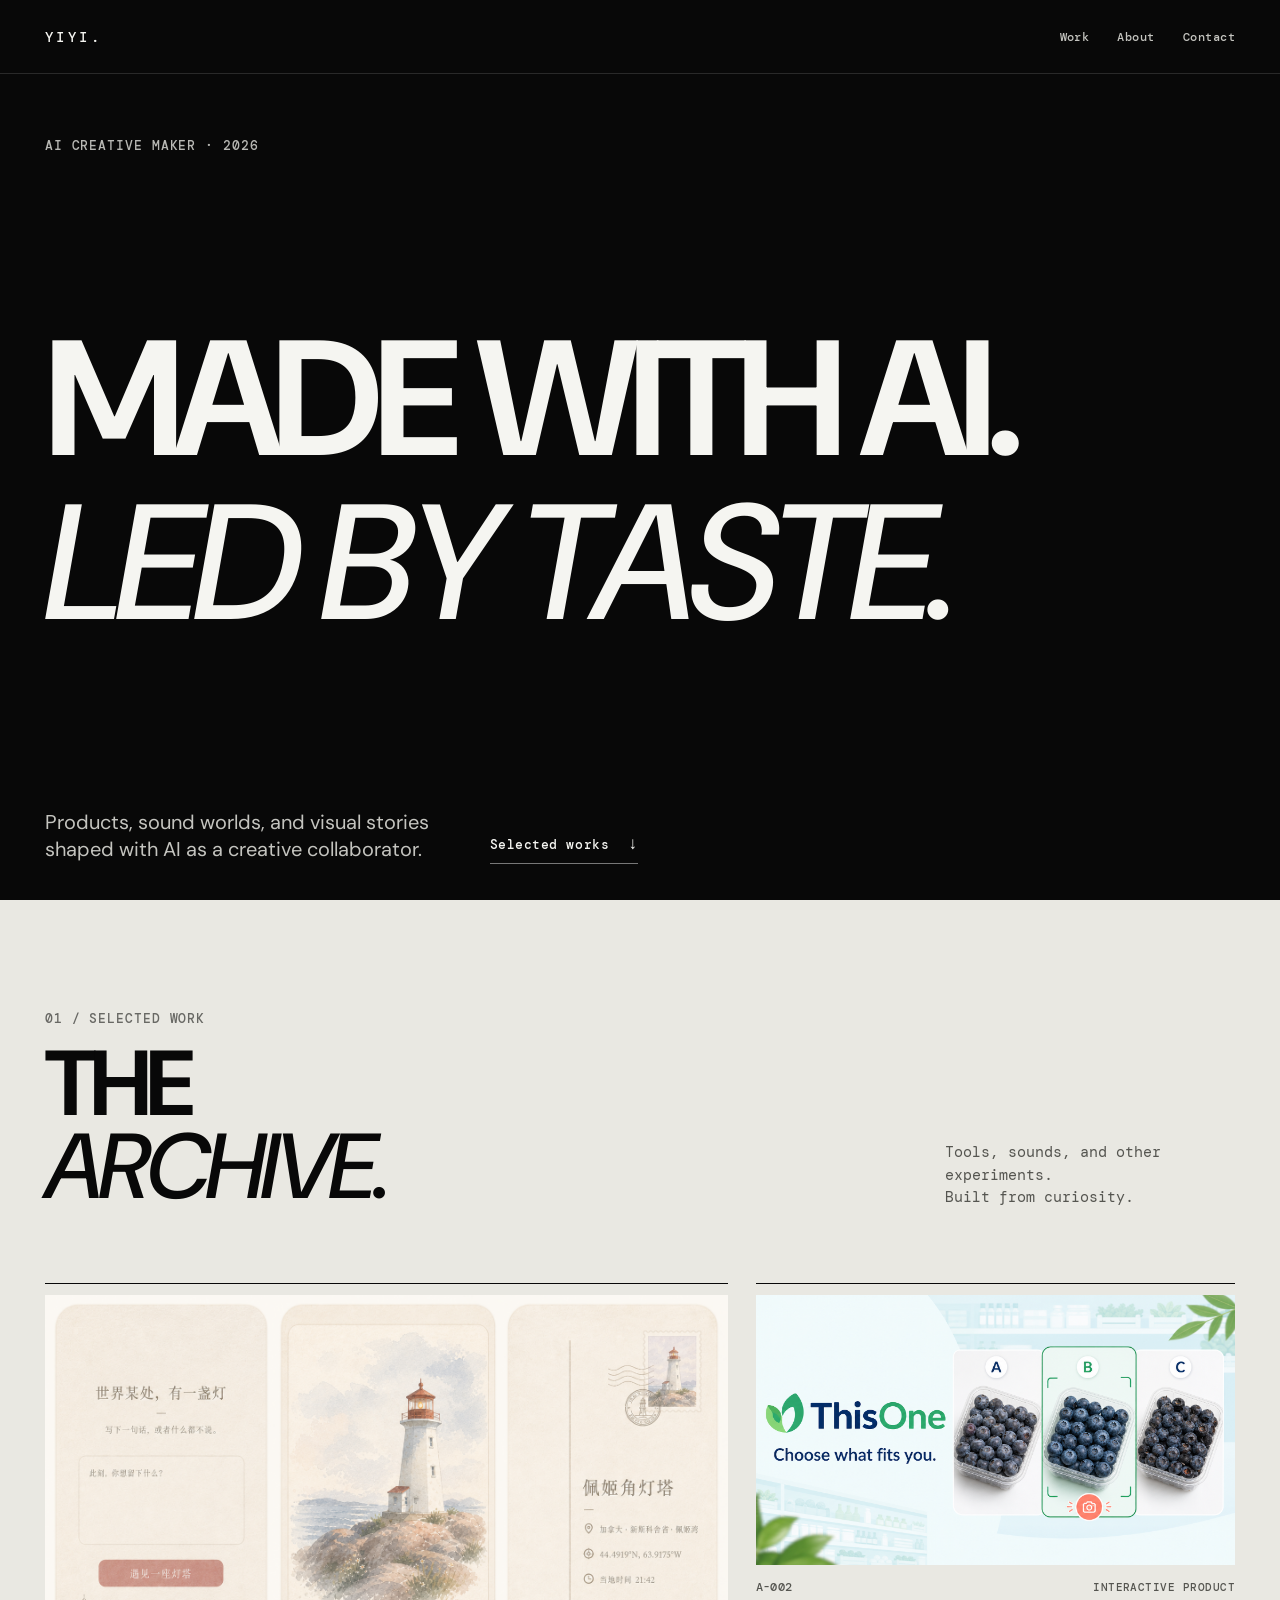
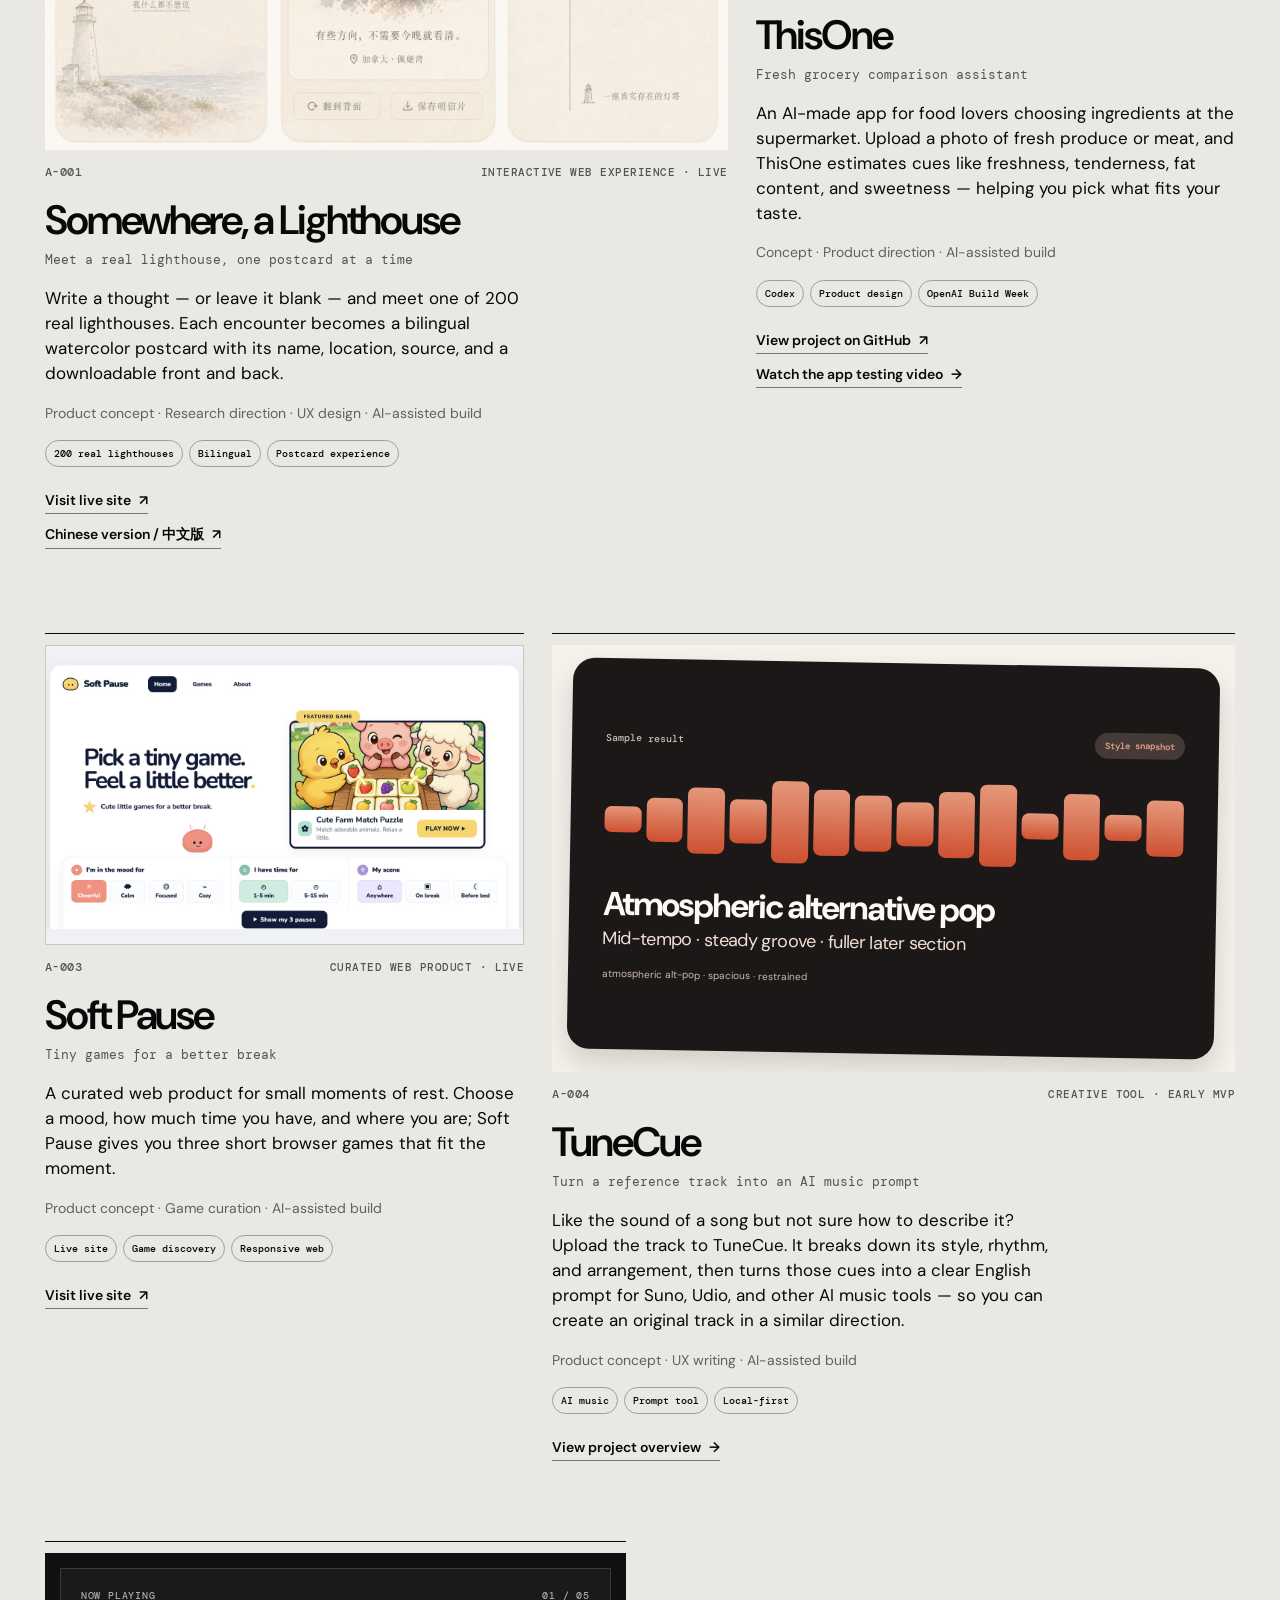
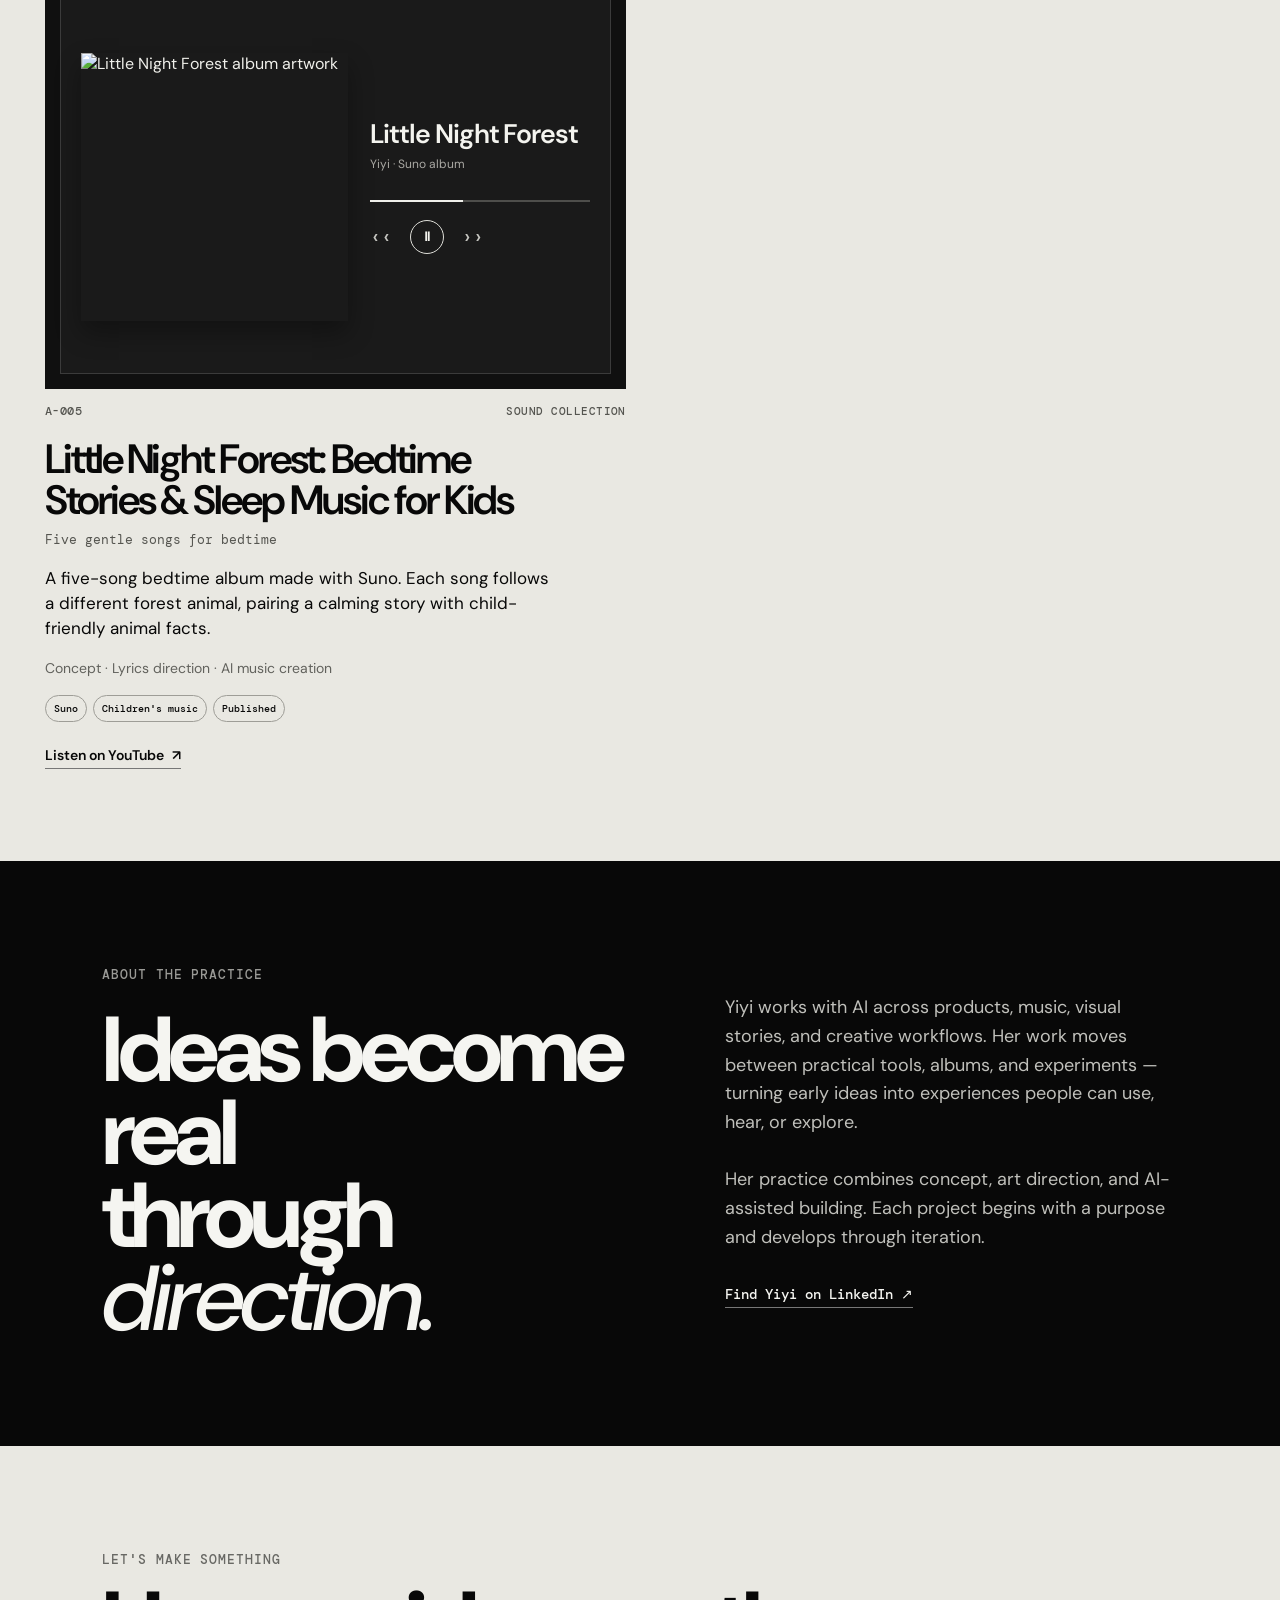
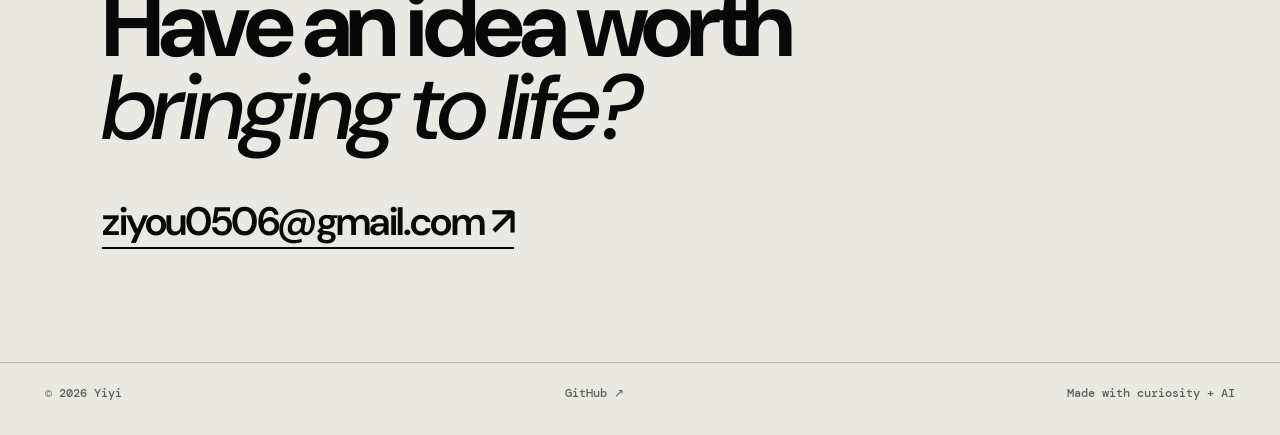
==== commit 5345e73d: "Add lighthouse project to portfolio" ====
--- a/index.html
+++ b/index.html
@@ -8,7 +8,7 @@
     <link rel="preconnect" href="https://fonts.googleapis.com" />
     <link rel="preconnect" href="https://fonts.gstatic.com" crossorigin />
     <link href="https://fonts.googleapis.com/css2?family=DM+Mono:wght@400;500&family=DM+Sans:ital,wght@0,400;0,500;0,600;0,700;1,500&display=swap" rel="stylesheet" />
-    <link rel="stylesheet" href="styles.css?v=20260824b" />
+    <link rel="stylesheet" href="styles.css?v=20261107a" />
   </head>
   <body>
     <main>
@@ -65,7 +65,7 @@
       <a href="https://github.com/jazzending" target="_blank" rel="noreferrer">GitHub ↗</a>
       <p>Made with curiosity + AI</p>
     </footer>
-    <script src="projects.js?v=20260824a"></script>
-    <script src="app.js?v=20260818c"></script>
+    <script src="projects.js?v=20261107a"></script>
+    <script src="app.js?v=20261107a"></script>
   </body>
 </html>
--- a/styles.css
+++ b/styles.css
@@ -44,6 +44,8 @@
 .thisone-preview img,.project:hover .thisone-preview img { object-fit:contain; transform:none; }
 .soft-pause-preview { aspect-ratio:16 / 10; border:1px solid #c7c6c0; background:#f0f1f4; }
 .soft-pause-preview img,.project:hover .soft-pause-preview img { object-fit:contain; transform:none; }
+.lighthouse-preview { aspect-ratio:3 / 2; background:#f5f1eb; }
+.lighthouse-preview img,.project:hover .lighthouse-preview img { object-fit:contain; transform:none; }
 .tunecue-preview { aspect-ratio:16 / 10; background:#f5f1eb; }
 .tunecue-mini { display:flex; flex-direction:column; width:100%; height:100%; padding:18px; color:#1d1918; background:#f5f1eb; }
 .tunecue-sample-card { display:flex; flex:1; flex-direction:column; justify-content:center; padding:clamp(18px,3vw,34px); border-radius:22px; color:#fff9f3; background:#1c1818; box-shadow:0 14px 28px rgba(36,25,20,.16); transform:rotate(1deg); }
@@ -60,7 +62,7 @@
 .project-link { border-bottom:1px solid #777; padding-bottom:4px; font-size:14px; font-weight:600; text-decoration:none; }
 .project-link:hover { border-color:var(--black); }
 .project-link span { margin-left:5px; }
-.project-testing-link { display:table; width:max-content; margin-top:15px; }
+.project-language-link,.project-testing-link { display:table; width:max-content; margin-top:15px; }
 .is-muted { color:#777; cursor:default; }
 .album-cover { background:#101010; padding:15px; }
 .music-player { display:flex; flex-direction:column; width:100%; height:100%; min-height:0; padding:20px; color:#efefea; background:#1a1a1a; border:1px solid #3b3b3b; }
@@ -161,6 +163,7 @@
   .project-image { aspect-ratio:4 / 3; }
   .thisone-preview { aspect-ratio:16 / 9; }
   .soft-pause-preview { aspect-ratio:16 / 10; }
+  .lighthouse-preview { aspect-ratio:3 / 2; }
   .tunecue-preview { aspect-ratio:16 / 10; }
   .tunecue-mini { padding:13px; }
   .tunecue-sample-card { padding:18px; border-radius:16px; transform:none; }
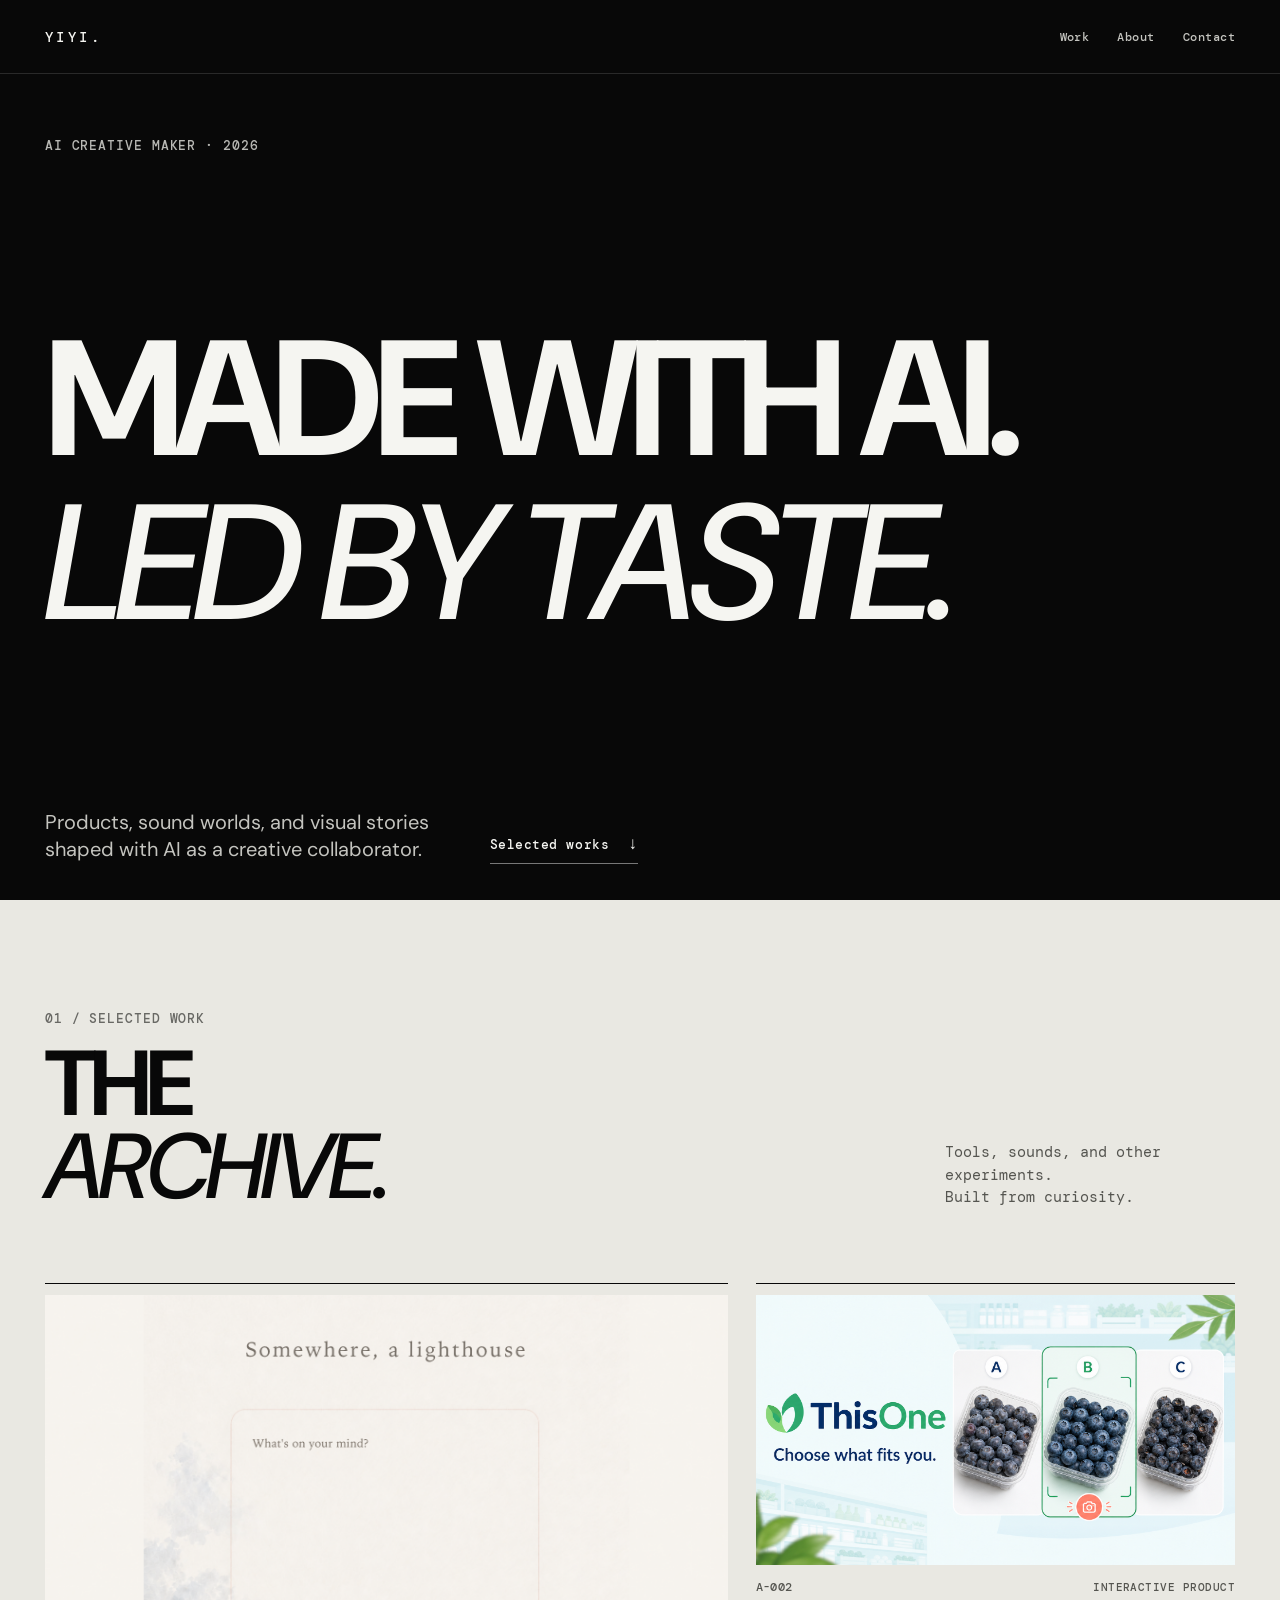
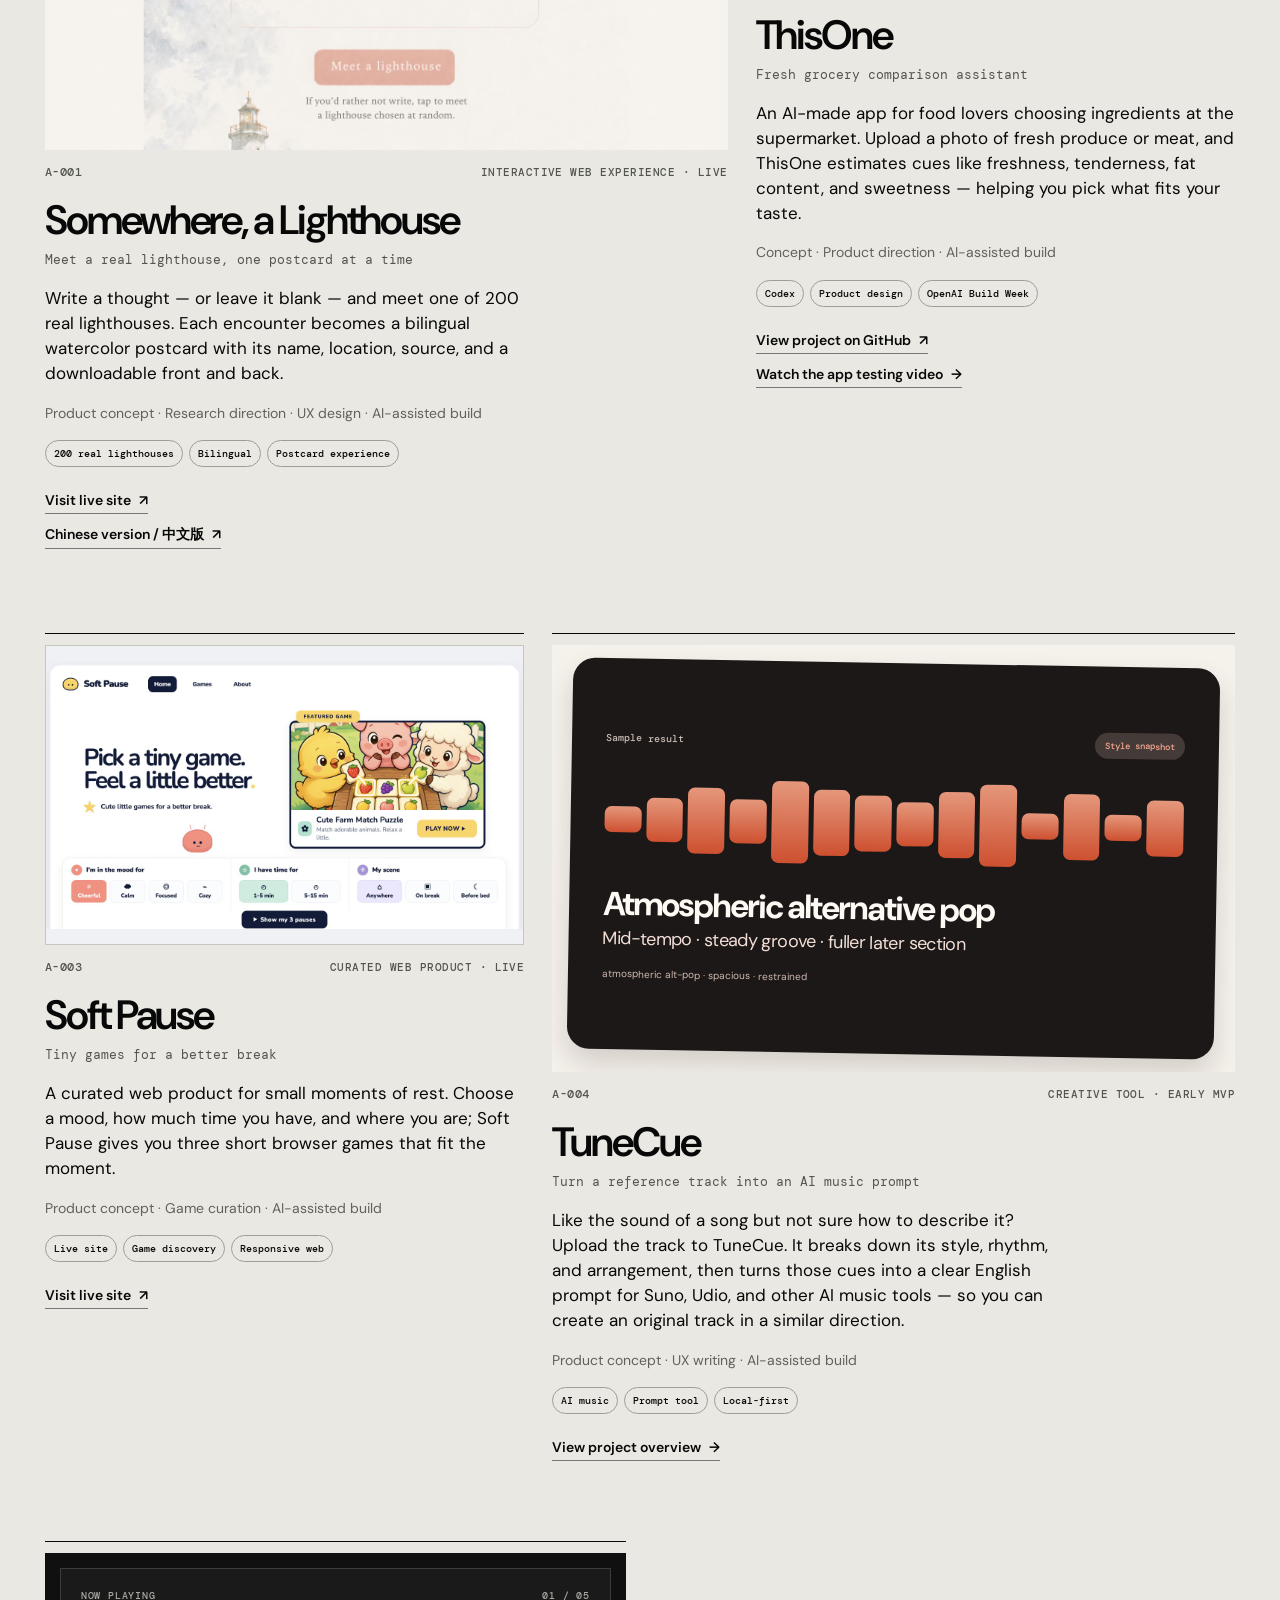
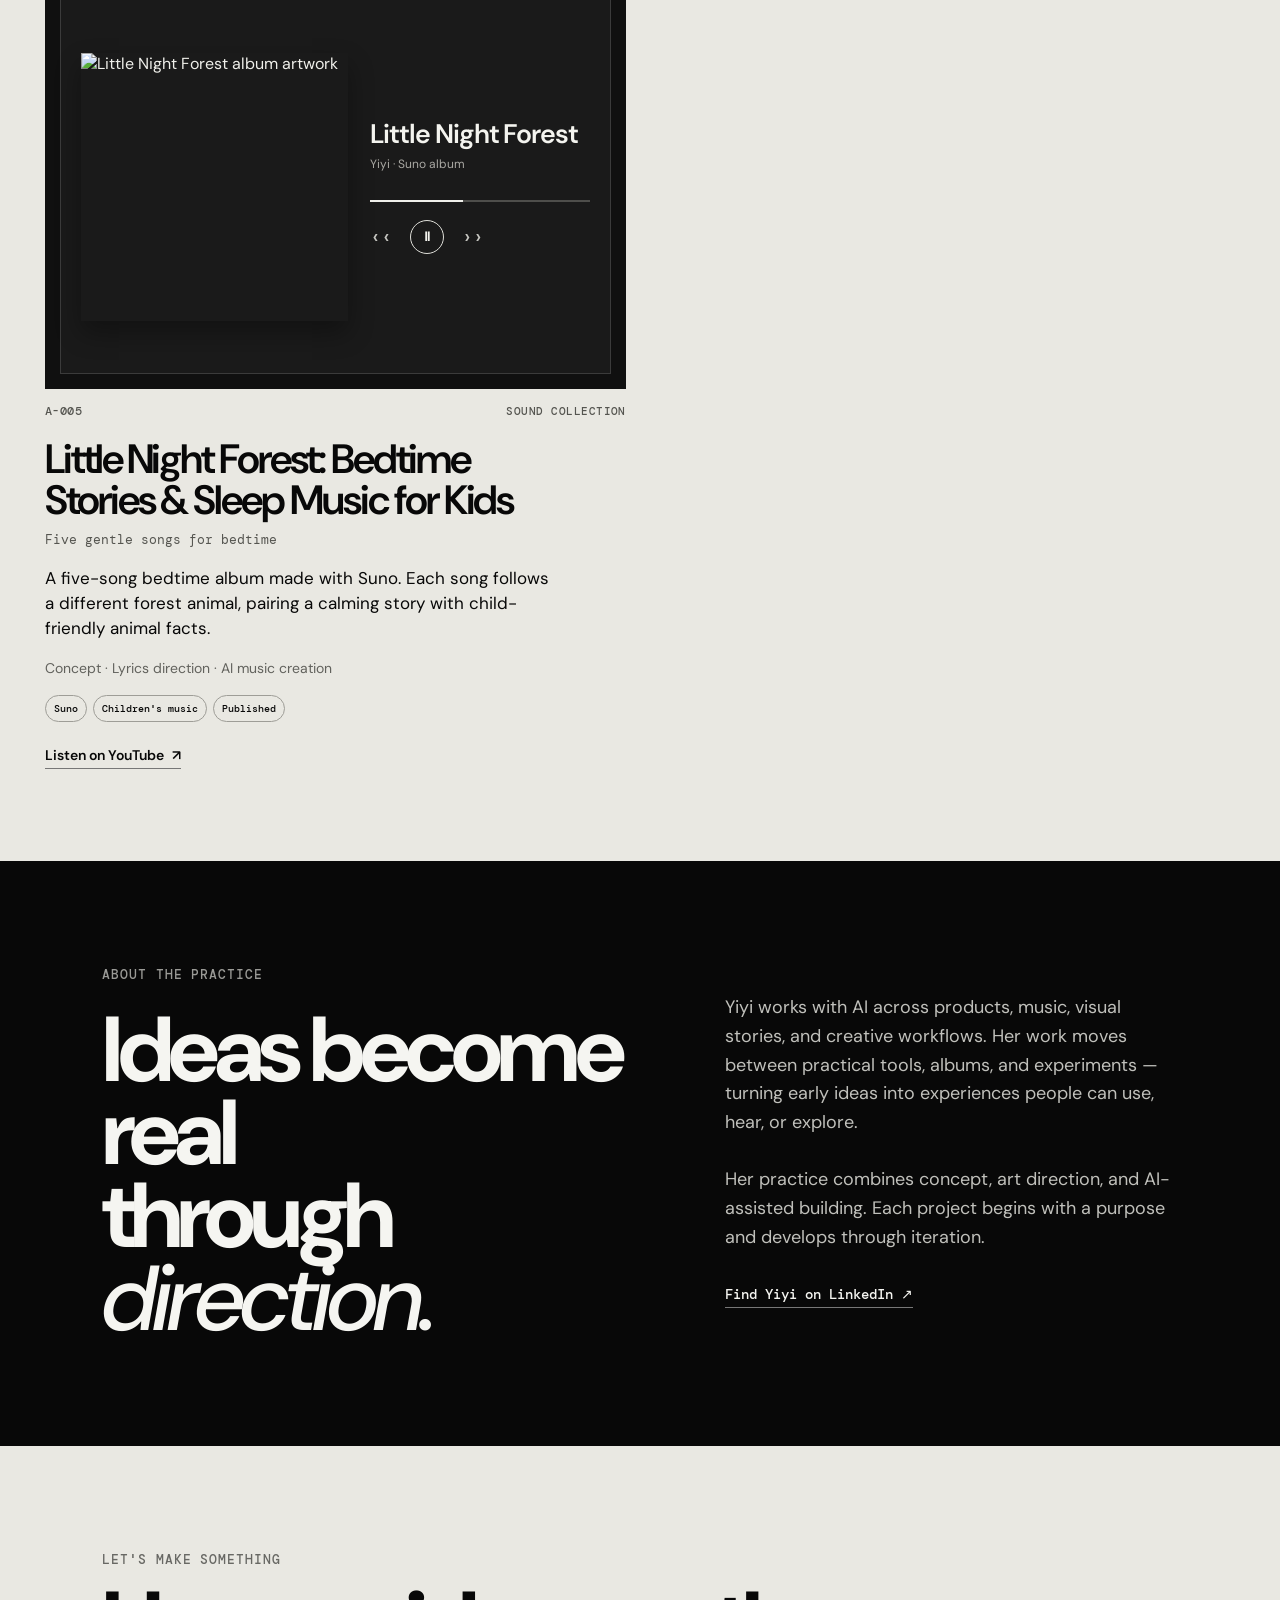
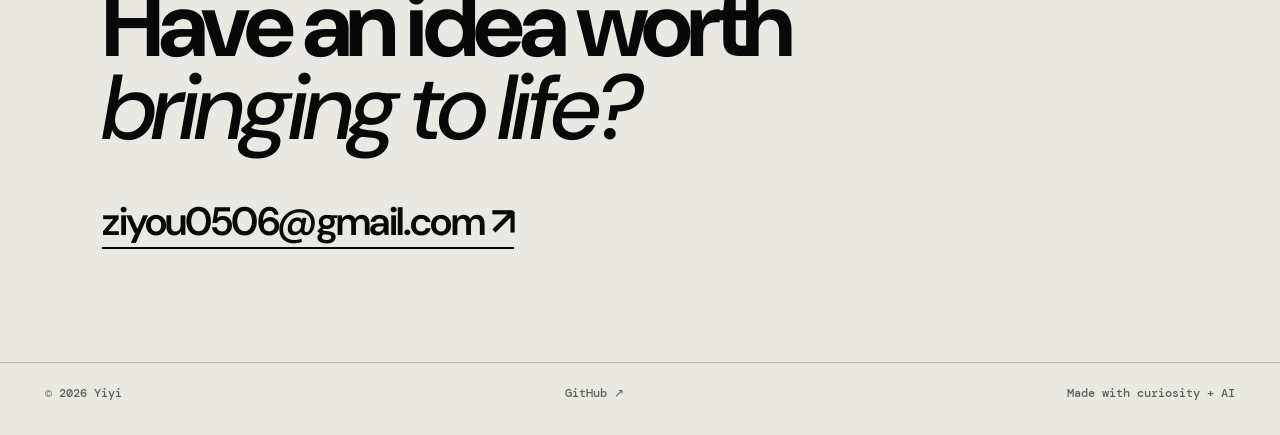
==== commit 371694e7: "Use English lighthouse portfolio preview" ====
--- a/index.html
+++ b/index.html
@@ -65,7 +65,7 @@
       <a href="https://github.com/jazzending" target="_blank" rel="noreferrer">GitHub ↗</a>
       <p>Made with curiosity + AI</p>
     </footer>
-    <script src="projects.js?v=20261107a"></script>
+    <script src="projects.js?v=20261108a"></script>
     <script src="app.js?v=20261107a"></script>
   </body>
 </html>
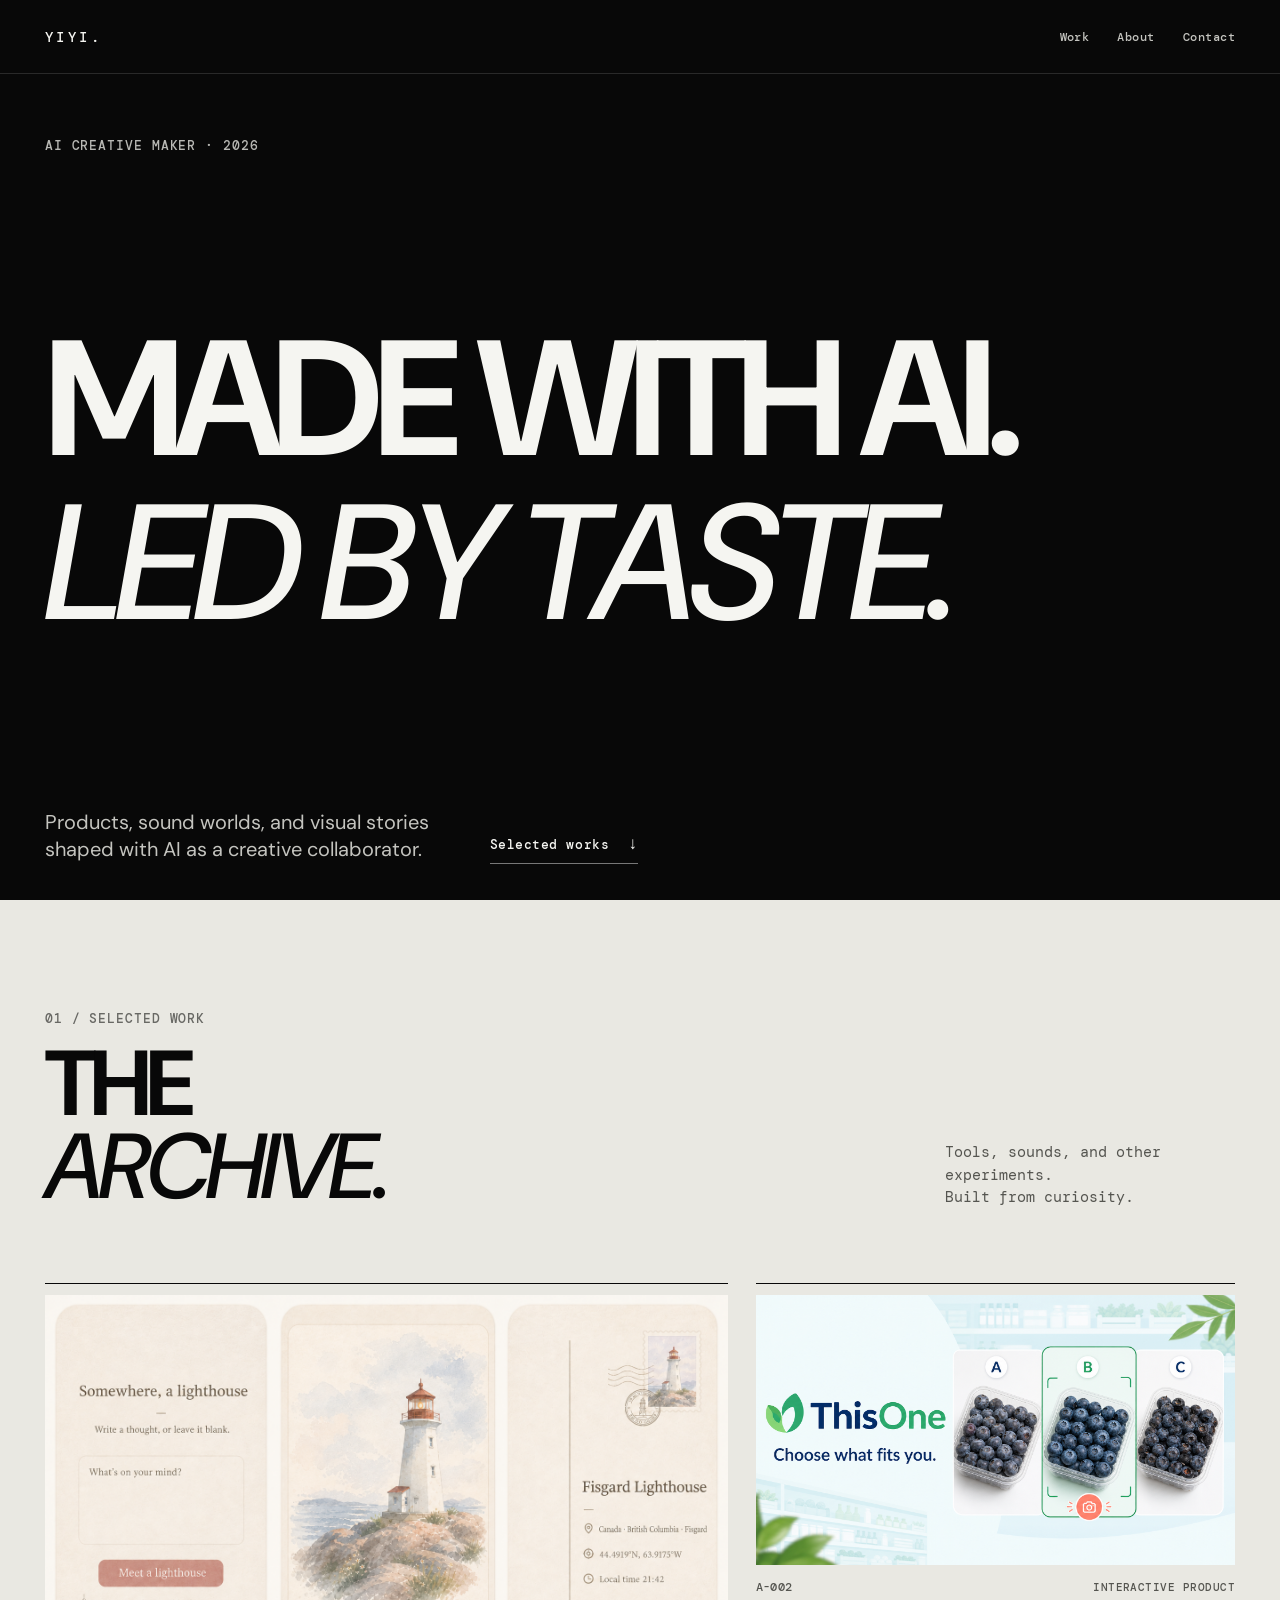
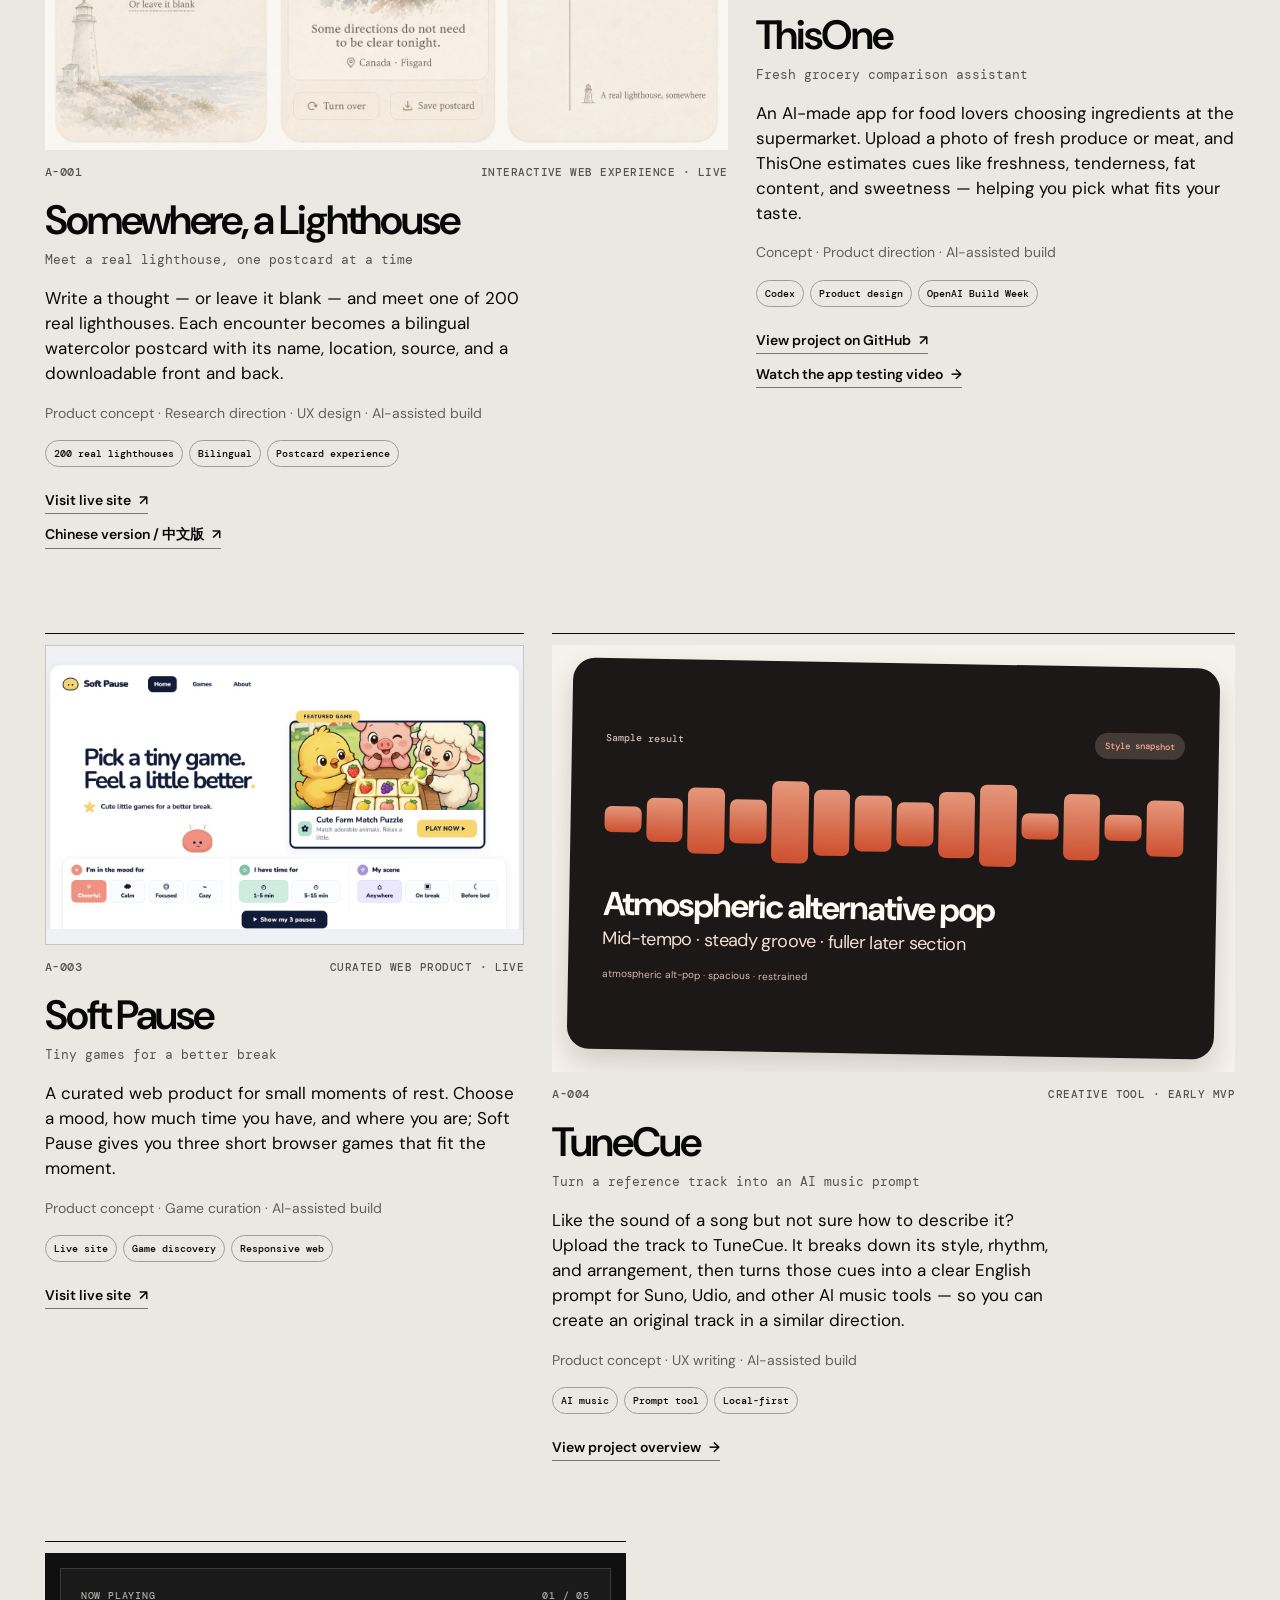
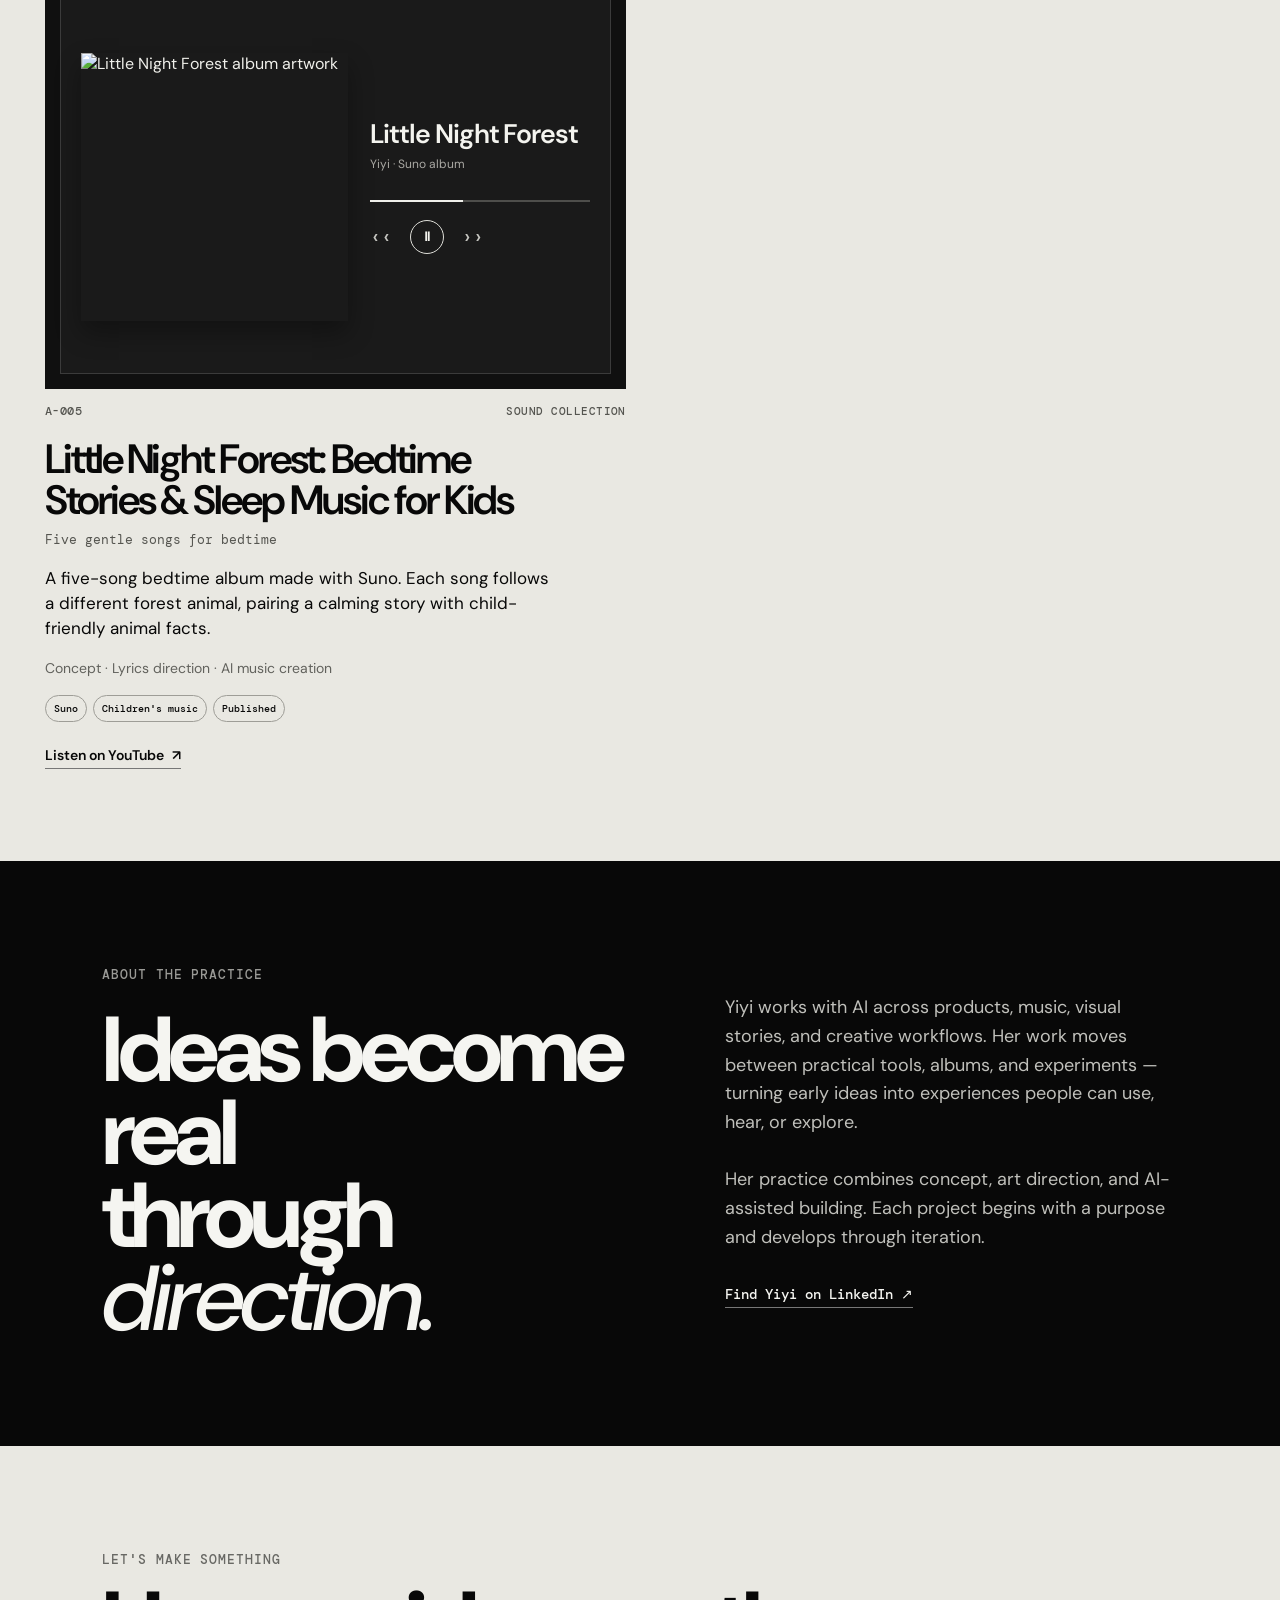
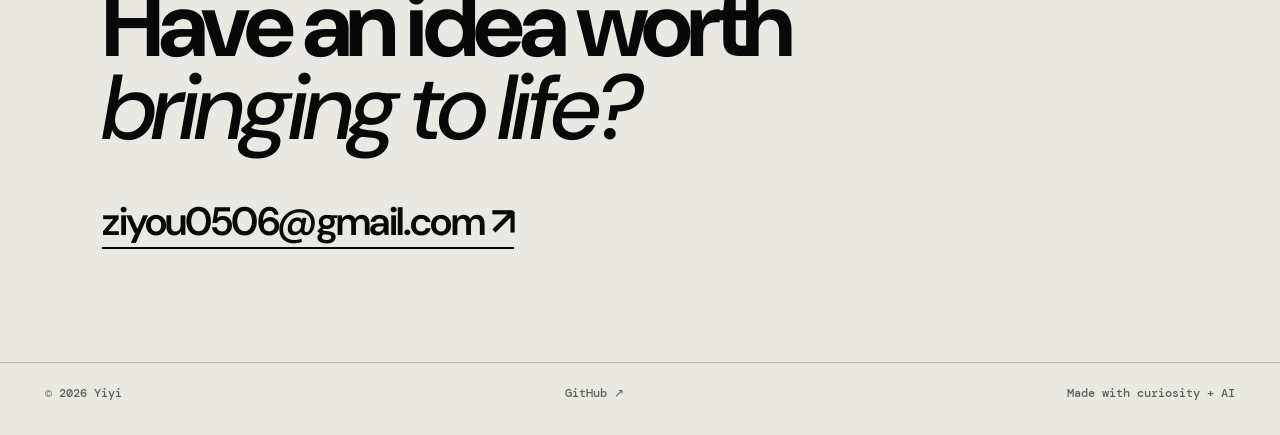
==== commit 4a2e83b3: "Use three-panel English lighthouse preview" ====
--- a/index.html
+++ b/index.html
@@ -65,7 +65,7 @@
       <a href="https://github.com/jazzending" target="_blank" rel="noreferrer">GitHub ↗</a>
       <p>Made with curiosity + AI</p>
     </footer>
-    <script src="projects.js?v=20261108a"></script>
+    <script src="projects.js?v=20261108b"></script>
     <script src="app.js?v=20261107a"></script>
   </body>
 </html>
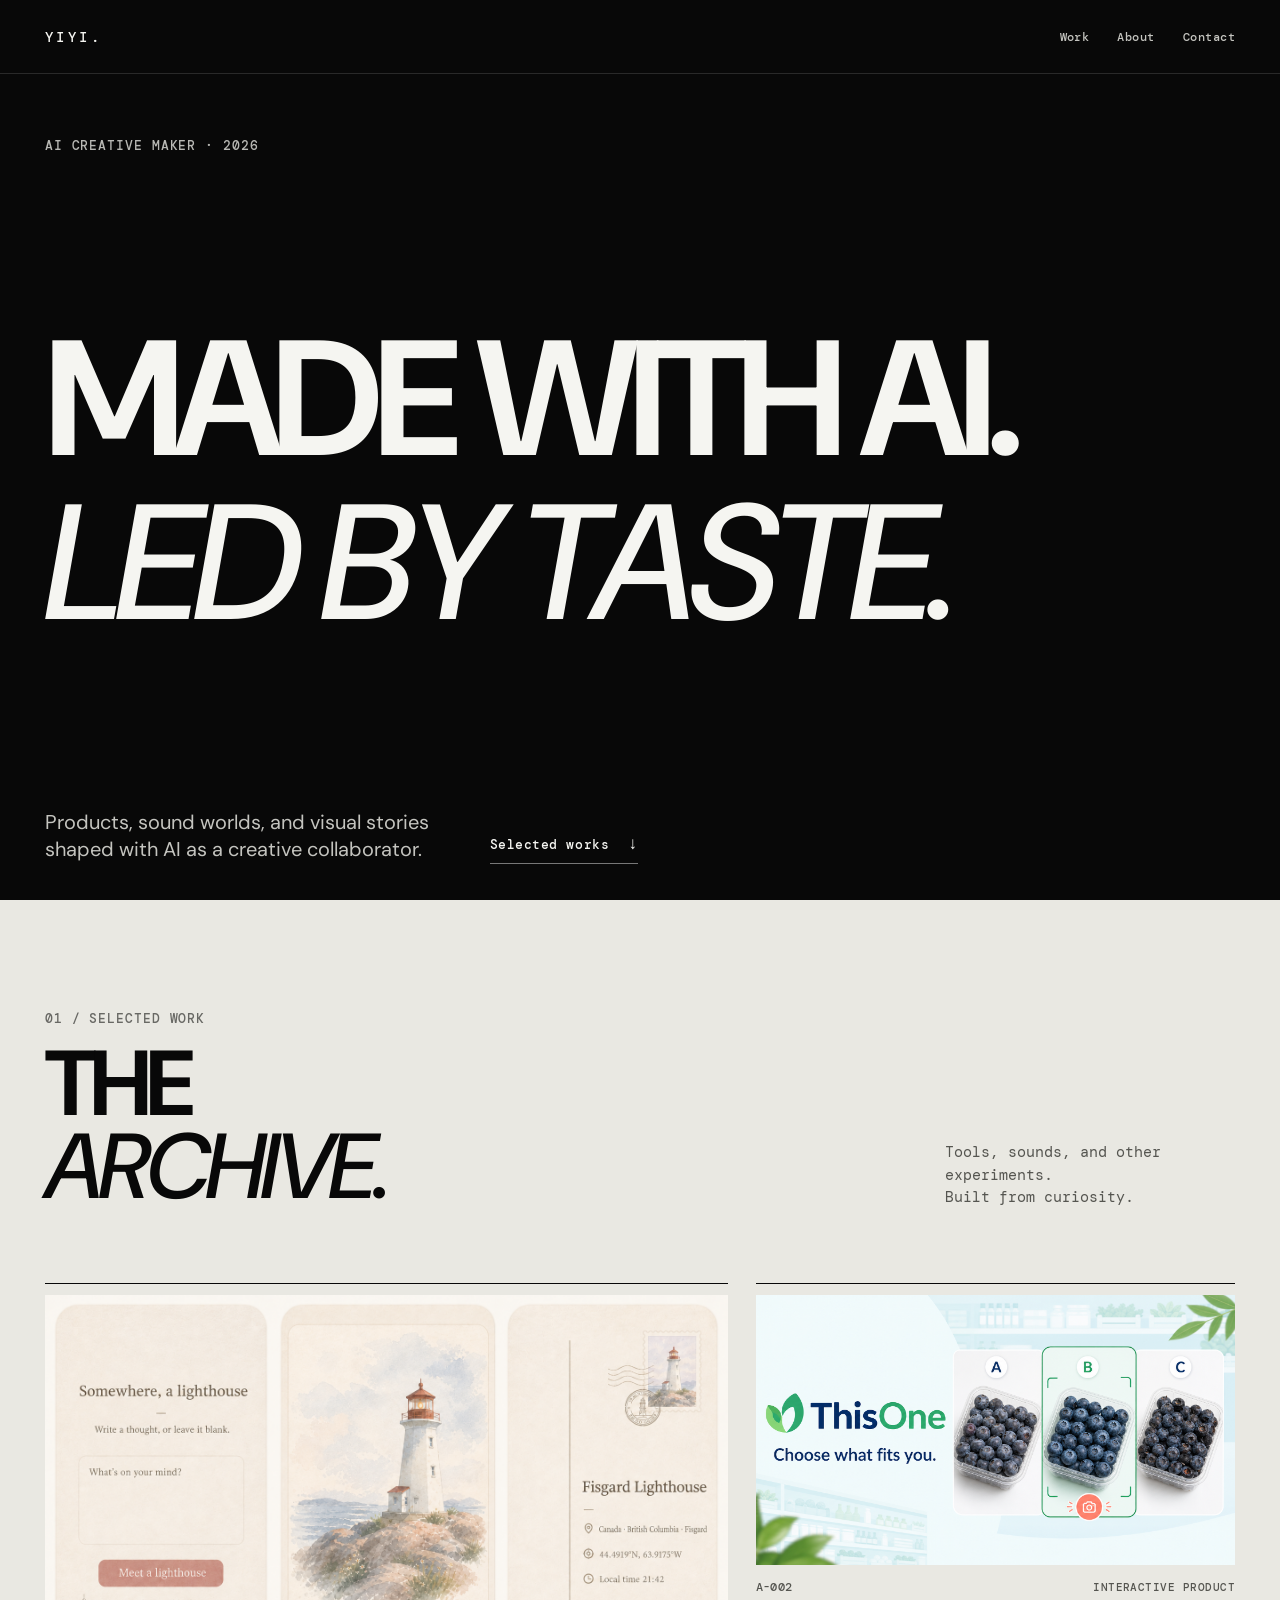
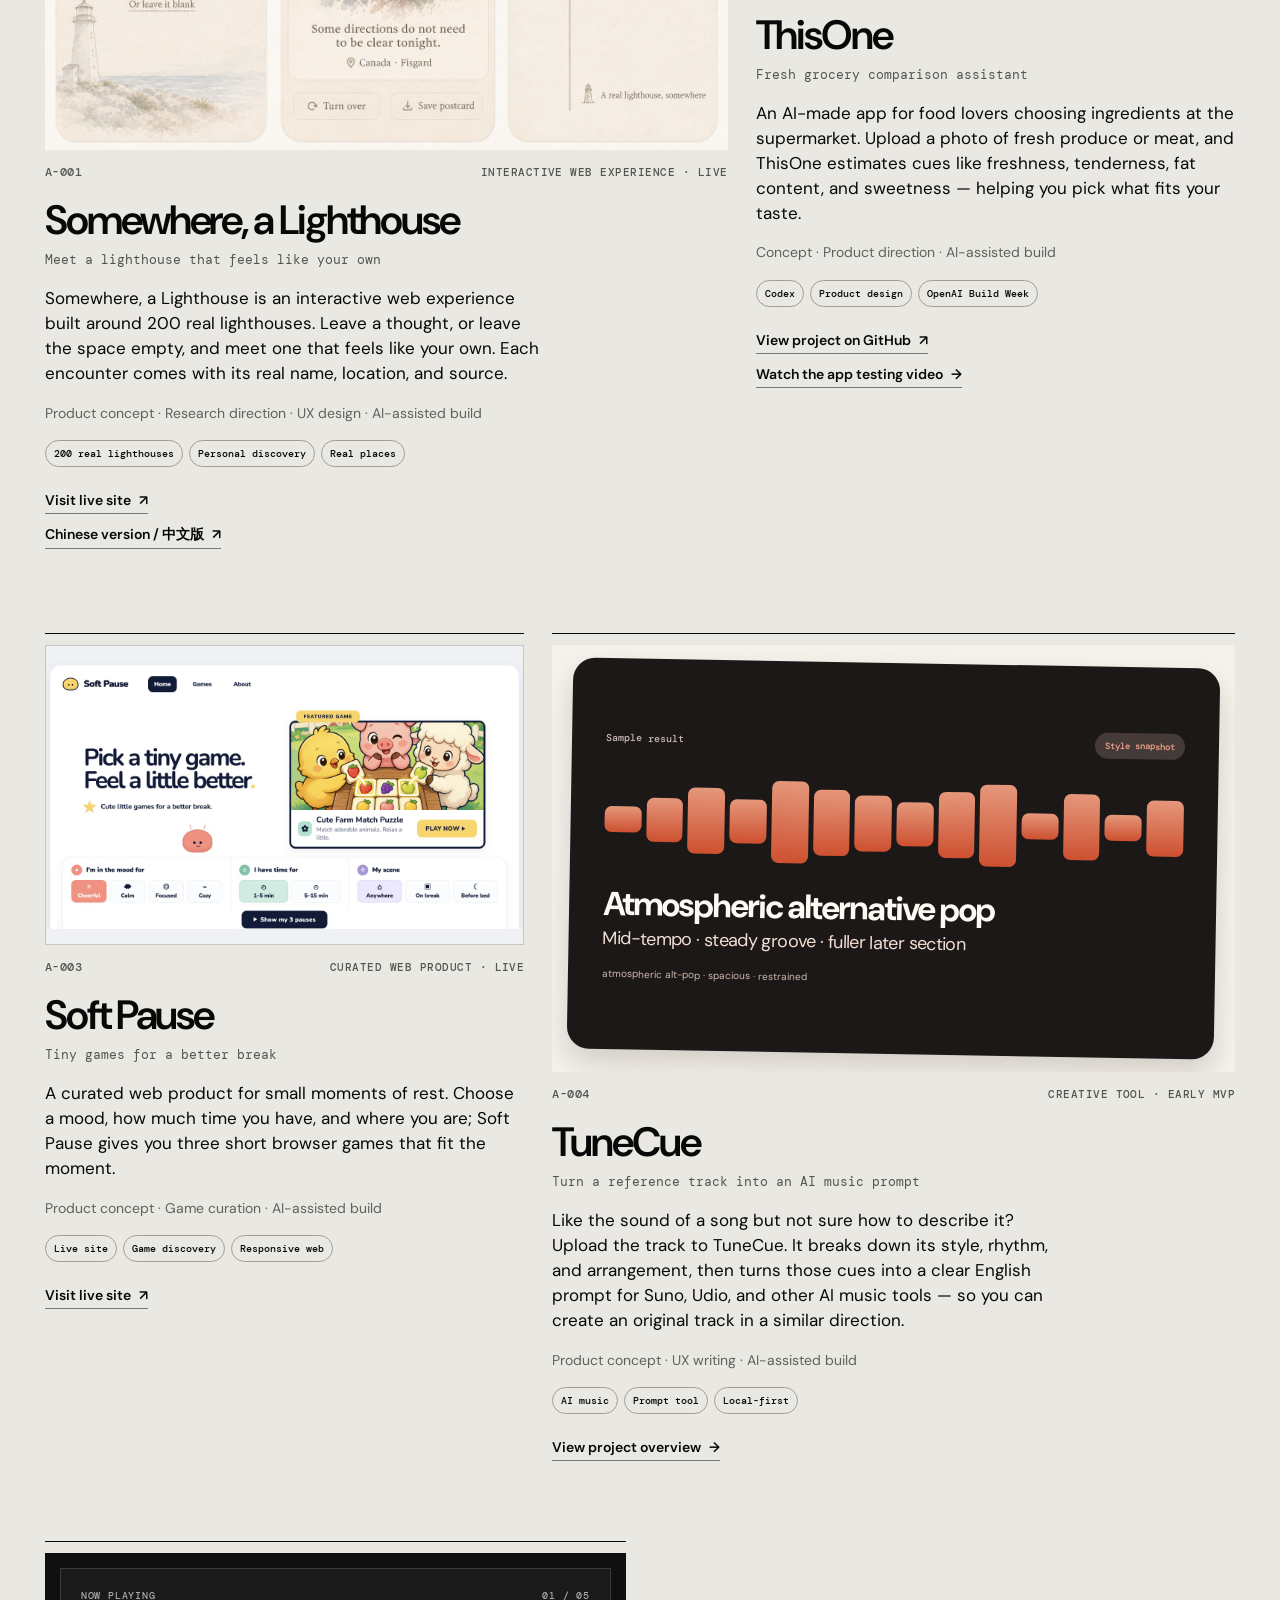
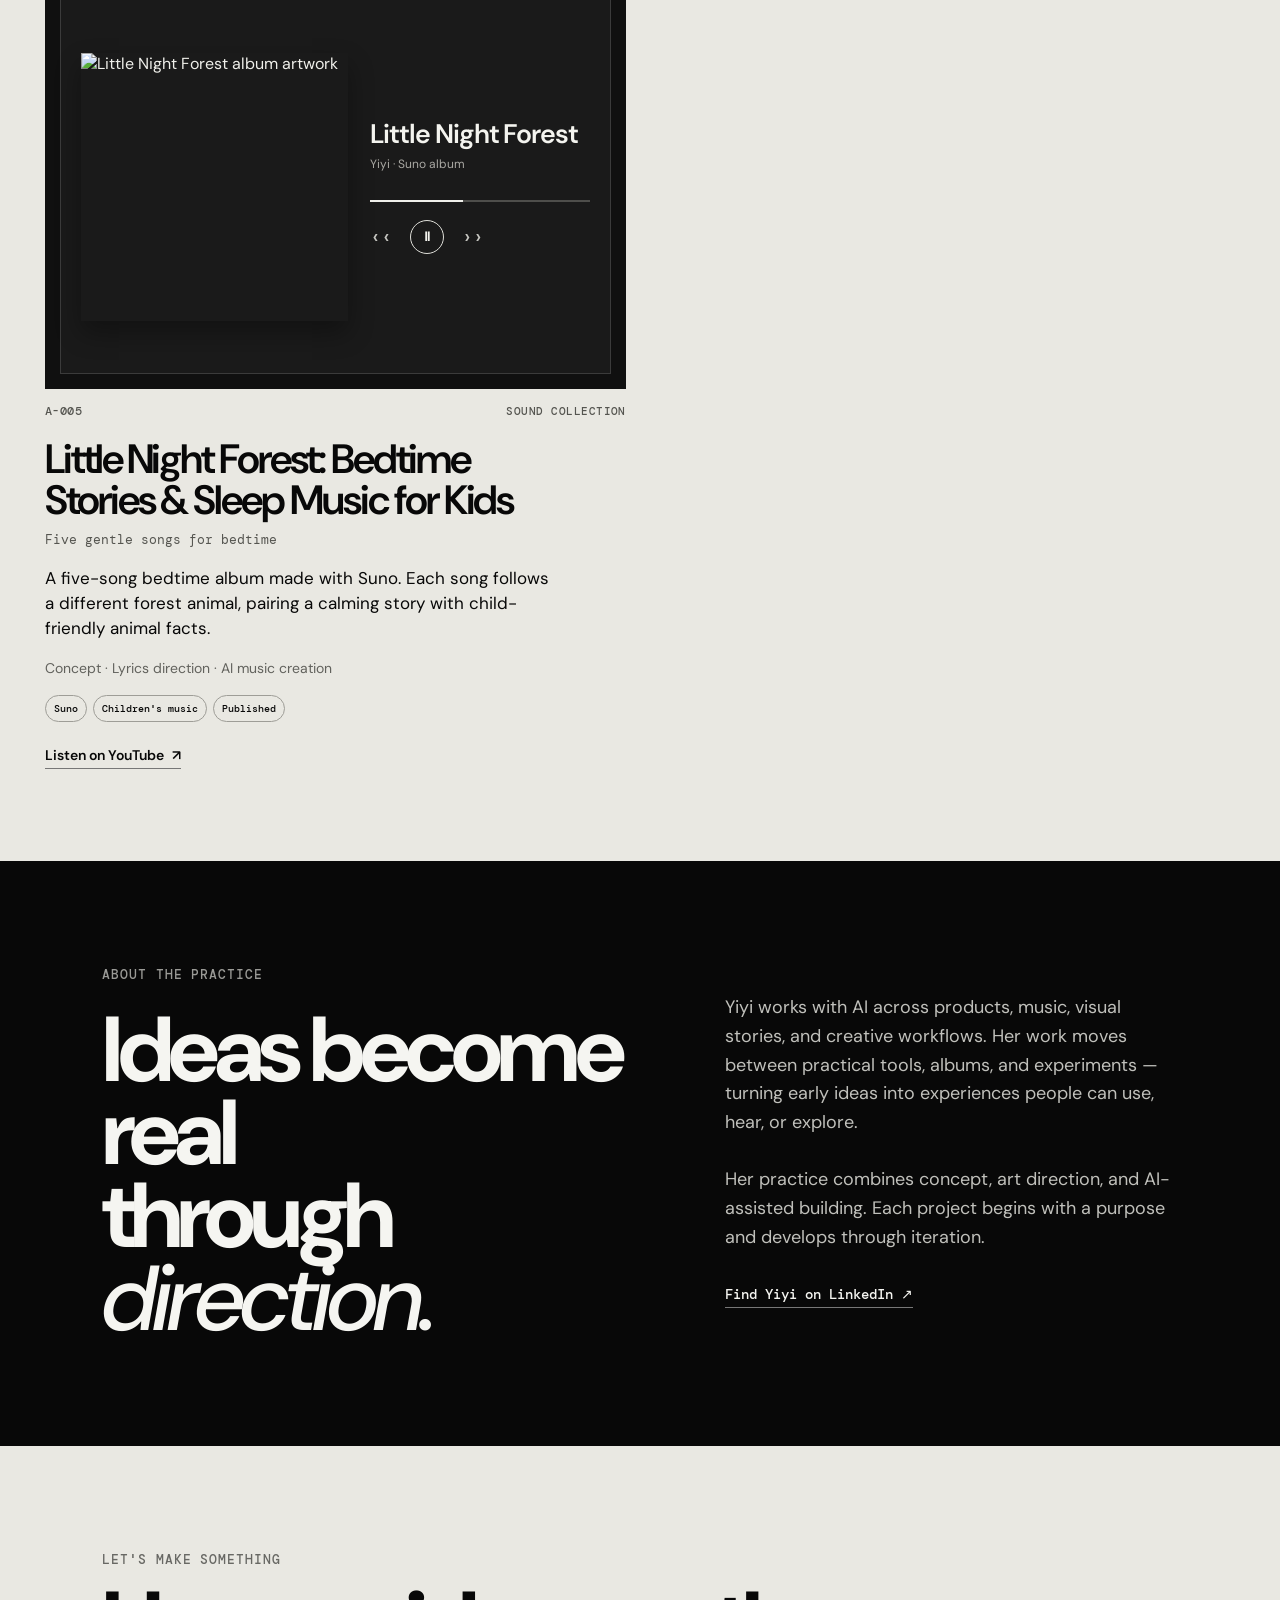
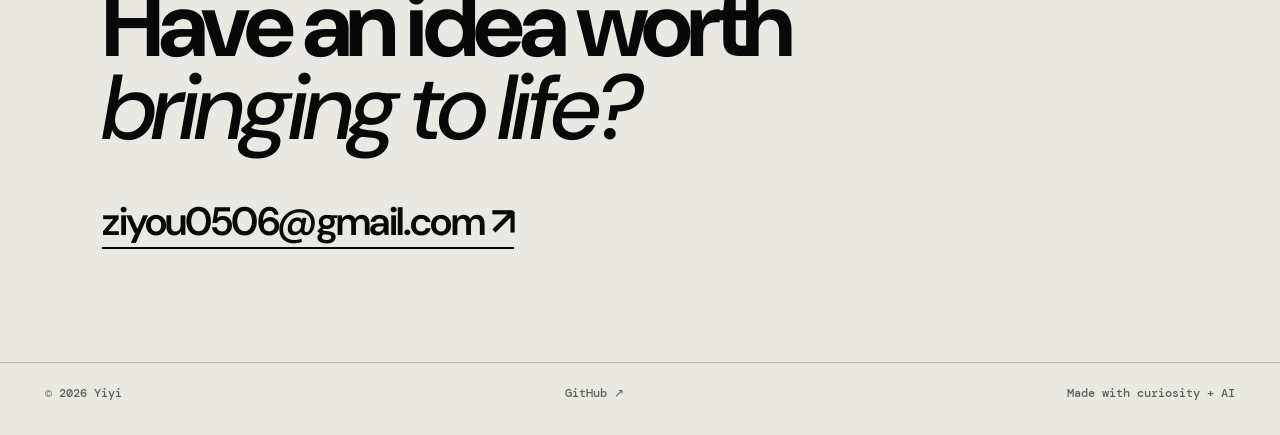
==== commit 9738650a: "Refine lighthouse product positioning" ====
--- a/index.html
+++ b/index.html
@@ -65,7 +65,7 @@
       <a href="https://github.com/jazzending" target="_blank" rel="noreferrer">GitHub ↗</a>
       <p>Made with curiosity + AI</p>
     </footer>
-    <script src="projects.js?v=20261108b"></script>
+    <script src="projects.js?v=20261108c"></script>
     <script src="app.js?v=20261107a"></script>
   </body>
 </html>
